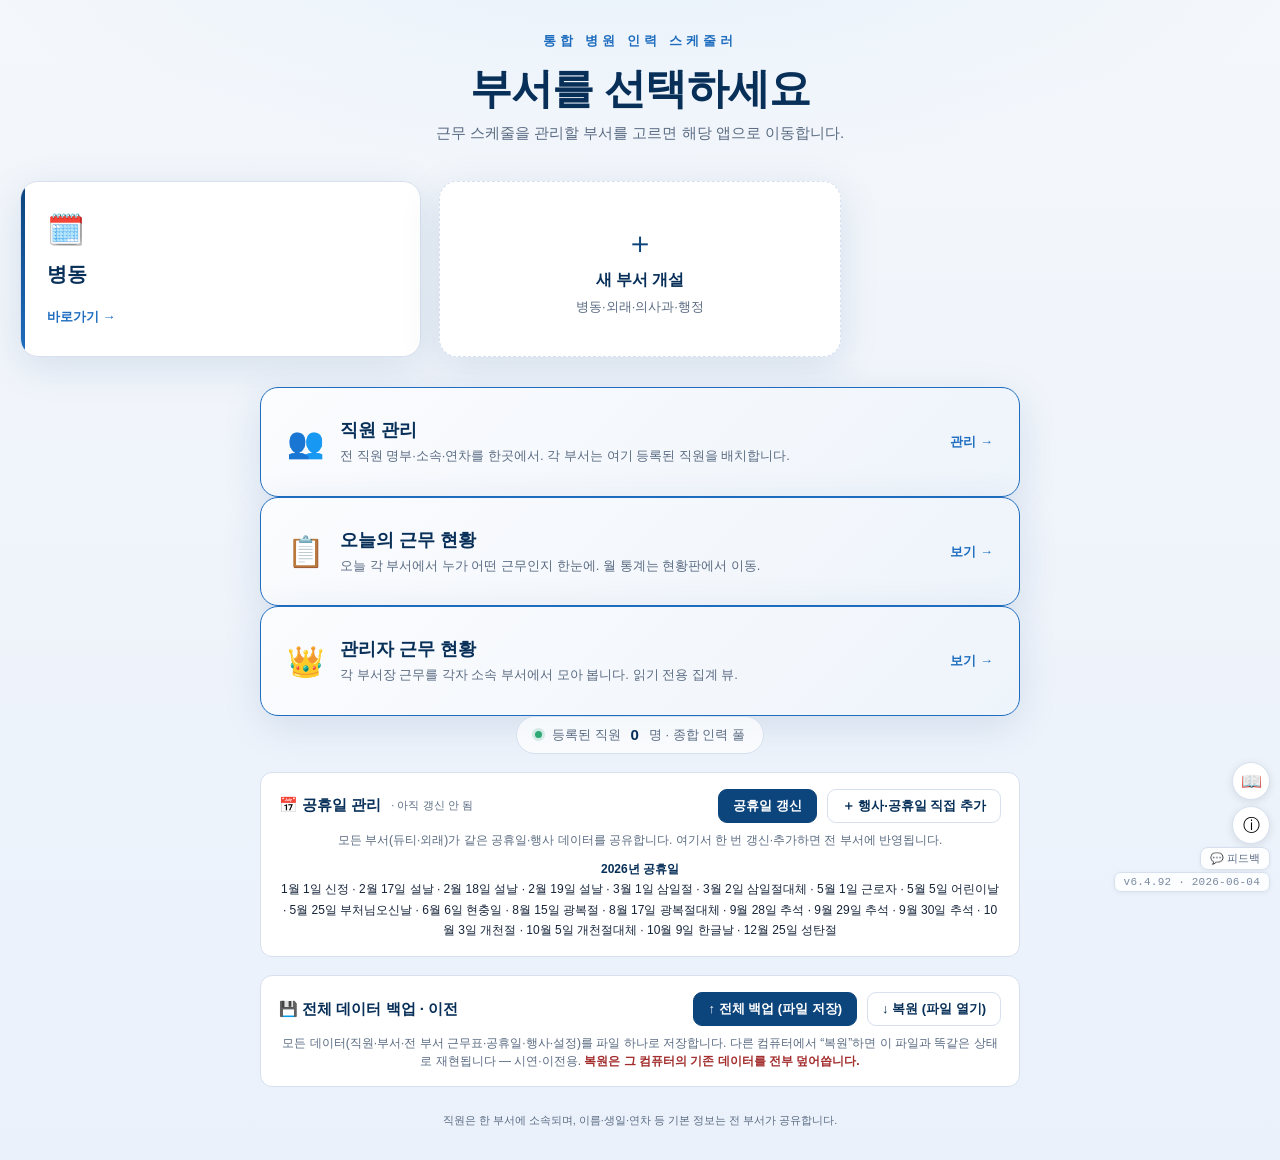
==== index.html @ 116901af "Add files via upload" ====
<!DOCTYPE html>
<html lang="ko">
<head>
<meta charset="UTF-8">
<meta name="viewport" content="width=device-width, initial-scale=1.0">
<title>통합 병원 인력 스케줄러 — 부서 선택</title>
<!-- 공유 모듈: 사람 풀을 읽어 전체 인원 표시 (풀 분리 동작 확인)
     ★ ward-context.js 는 로드하지 않는다 — 듀티 전용(WARD_ID='duty' + 로드 즉시 듀티 마이그레이션).
       부서 선택 화면은 어느 부서도 아니므로 persons-store(공유 풀)만 필요하다. -->
<script src="./shared/persons-store.js?v=6492"></script>
<script src="./shared/dept-registry.js?v=6492"></script>
<script src="./shared/utils.js?v=6492"></script>
<script src="./shared/calendar-store.js?v=6492"></script>
<script src="./calendar/cal-shifts.js?v=6492"></script>
<script src="./shared/manager-view.js?v=6492"></script>
<style>
  :root{
    --navy:#0C447C; --navy-deep:#072F58; --navy-soft:#1E6DBF;
    --crimson:#791F1F; --paper:#F4F7FB; --ink:#16243A; --muted:#5A6B82;
    --line:#D6E0EE; --card:#FFFFFF; --shadow:0 10px 40px rgba(12,68,124,.12);
  }
  *{box-sizing:border-box;margin:0;padding:0}
  body{
    font-family:'Apple SD Gothic Neo','Noto Sans KR',sans-serif;
    background:
      radial-gradient(1200px 500px at 50% -10%, #E6F1FB 0%, transparent 60%),
      linear-gradient(180deg, var(--paper) 0%, #EAF1FB 100%);
    color:var(--ink); min-height:100vh;
    display:flex; flex-direction:column; align-items:center; justify-content:center;
    padding:32px 20px;
  }
  .wrap{width:100%; max-width:1500px; text-align:center}
  /* 헤더 텍스트는 좁게 유지(가독성), 카드 그리드만 넓게 */
  .brand, h1, .sub, .foot{max-width:760px; margin-left:auto; margin-right:auto;}
  /* 패널·인력풀 정보·직원관리 진입 카드는 본문 폭(760px) 유지 — 카드 그리드만 넓힘 */
  .roster, #holidayPanel, #backupPanel, a.card.staff{max-width:760px; margin-left:auto; margin-right:auto;}
  .corner-help{position:fixed;right:10px;bottom:56px;z-index:9998;display:flex;flex-direction:column;gap:6px;}
  .corner-help .chbtn{width:38px;height:38px;border-radius:50%;border:1px solid var(--line);background:#fff;
    font-size:17px;cursor:pointer;box-shadow:0 2px 8px rgba(0,0,0,.1);transition:transform .1s,background .12s;}
  .corner-help .chbtn:hover{background:var(--navy-bg,#eef4fc);transform:translateY(-1px);}
  .help-pop{position:fixed;right:56px;bottom:56px;z-index:9999;width:min(380px,86vw);max-height:70vh;overflow-y:auto;
    background:#fff;border:1px solid var(--line);border-radius:14px;box-shadow:0 16px 50px rgba(0,0,0,.22);
    display:none;text-align:left;}
  .help-pop.open{display:block;}
  .help-pop .hp-head{display:flex;align-items:center;justify-content:space-between;padding:13px 16px;
    font-size:14px;font-weight:800;color:var(--navy-deep);border-bottom:1px solid var(--line);position:sticky;top:0;background:#fff;}
  .help-pop .hp-head button{border:0;background:none;font-size:15px;cursor:pointer;color:var(--muted);}
  .help-pop .hp-body{padding:12px 16px 16px;font-size:13px;line-height:1.65;color:var(--text2);}
  .help-pop .hp-body p{margin:0 0 9px;} .help-pop .hp-body b{color:var(--navy-deep);}
  .help-pop .hp-body p.warn{background:#FCEFEF;border-left:3px solid #C0392B;padding:8px 11px;border-radius:6px;color:#7a2222;}
  .help-pop .hp-body p.ok{background:#EAF3DE;border-left:3px solid #4F8A2E;padding:8px 11px;border-radius:6px;color:#2e5214;}
  .brand{
    font-size:13px; letter-spacing:.32em; color:var(--navy-soft);
    font-weight:700; text-transform:uppercase; margin-bottom:14px;
    opacity:0; animation:rise .6s .05s forwards;
  }
  h1{
    font-size:clamp(28px,5vw,42px); font-weight:800; color:var(--navy-deep);
    letter-spacing:-.02em; line-height:1.2; margin-bottom:10px;
    opacity:0; animation:rise .6s .15s forwards;
  }
  .sub{
    font-size:15px; color:var(--muted); margin-bottom:38px;
    opacity:0; animation:rise .6s .25s forwards;
  }
  .cards{display:grid; grid-template-columns:repeat(auto-fill, minmax(300px, 1fr)); gap:18px; margin-bottom:30px}
  @media(max-width:340px){ .cards{grid-template-columns:1fr} }
  .card{
    background:var(--card); border:1px solid var(--line); border-radius:18px;
    padding:30px 26px; text-align:left; box-shadow:var(--shadow);
    text-decoration:none; color:inherit; position:relative; overflow:hidden;
    transition:transform .22s cubic-bezier(.2,.8,.2,1), box-shadow .22s, border-color .22s;
    opacity:0; animation:rise .6s forwards;
  }
  .card:nth-child(1){animation-delay:.35s}
  .card:nth-child(2){animation-delay:.45s}
  .card.live:hover{transform:translateY(-6px); box-shadow:0 18px 50px rgba(12,68,124,.2); border-color:var(--navy-soft)}
  .card .ico{font-size:30px; margin-bottom:14px; display:block}
  .card h2{font-size:20px; font-weight:800; color:var(--navy-deep); margin-bottom:6px}
  .todayros{margin:6px 0 10px;font-size:12px;line-height:1.5;}
  .todayros.empty{color:var(--muted);font-size:11.5px;}
  .todayros .trow{display:flex;gap:6px;align-items:flex-start;margin-bottom:3px;}
  .todayros .tcode{flex:none;display:inline-flex;align-items:center;justify-content:center;min-width:20px;height:18px;border-radius:5px;font-size:10px;font-weight:700;padding:0 4px;}
  .todayros .tcode.D{background:#E9F1FB;color:#0C447C;}
  .todayros .tcode.E{background:#FBF0E3;color:#9A5B16;}
  .todayros .tcode.N{background:#ECE7FA;color:#5B44C8;}
  .todayros .tcode.work{background:#E6F4EC;color:#1A7A47;}
  .todayros .tcode.off{background:#EEF0F3;color:#7A8694;}
  .todayros .trow.off{opacity:.72;}
  .todayros .tnames{color:var(--text2);word-break:keep-all;}
  .card p{font-size:13px; color:var(--muted); line-height:1.5}
  .card .accent{position:absolute; top:0; left:0; width:4px; height:100%}
  .card.duty .accent{background:linear-gradient(var(--navy),var(--navy-soft))}
  .card.cal .accent{background:linear-gradient(var(--navy-soft),#3FA0E6)}
  .card.cal.live:hover{transform:translateY(-6px); box-shadow:0 18px 50px rgba(12,68,124,.2); border-color:var(--navy-soft)}
  /* 직원 관리 카드 (가로형, 부서 카드와 구분) */
  .card.staff{display:flex; align-items:center; gap:16px; text-decoration:none;
    background:linear-gradient(135deg,#fbfcfe,#eef4fb); border-color:var(--navy-soft);}
  .card.staff .ico{font-size:30px; margin:0;}
  .card.staff .staff-txt{flex:1;}
  .card.staff h2{font-size:18px; margin-bottom:4px;}
  .card.staff .go{margin-top:0; white-space:nowrap;}
  .card.staff.live:hover{transform:translateY(-4px); box-shadow:0 14px 40px rgba(12,68,124,.18);}
  .card.soon{opacity:.62; cursor:not-allowed}
  .card.soon .badge{
    display:inline-block; margin-top:12px; font-size:11px; font-weight:700;
    color:var(--muted); background:#EEF2F8; border:1px solid var(--line);
    padding:3px 10px; border-radius:20px; letter-spacing:.04em;
  }
  .card .go{
    margin-top:14px; font-size:13px; font-weight:700; color:var(--navy-soft);
    display:inline-flex; align-items:center; gap:6px;
  }
  .card.live:hover .go{gap:10px}
  .roster{
    display:inline-flex; align-items:center; gap:10px; font-size:13px;
    color:var(--muted); background:rgba(255,255,255,.7); border:1px solid var(--line);
    padding:9px 18px; border-radius:30px; backdrop-filter:blur(6px);
    opacity:0; animation:rise .6s .6s forwards;
  }
  .roster b{color:var(--navy-deep); font-weight:800; font-size:15px}
  .roster .dot{width:7px;height:7px;border-radius:50%;background:#2EA875;box-shadow:0 0 0 3px rgba(46,168,117,.18)}
  .foot{margin-top:26px; font-size:11px; color:var(--muted); opacity:0; animation:rise .6s .7s forwards}
  @keyframes rise{from{opacity:0;transform:translateY(14px)}to{opacity:1;transform:translateY(0)}}
</style>
</head>
<body>
  <div class="wrap">
    <div class="brand">통합 병원 인력 스케줄러</div>
    <h1>부서를 선택하세요</h1>
    <p class="sub">근무 스케줄을 관리할 부서를 고르면 해당 앱으로 이동합니다.</p>

    <div class="cards">
      <!-- 듀티(병동) — 레지스트리 kind=duty 동적 렌더. 없으면 기본 듀티 카드 -->
      <div id="dutyCards" style="display:contents"></div>
      <!-- M5c: 외래(비교대) 부서 — 레지스트리 기반 동적 렌더 -->
      <div id="calCards" style="display:contents"></div>
      <!-- M6: 의사과(doctor) 부서 — 레지스트리 kind=doctor 동적 렌더 -->
      <div id="doctorCards" style="display:contents"></div>
      <!-- 행정·기타(admin) 부서 — 레지스트리 kind=admin 동적 렌더. 화면은 외래 calendar 공유 -->
      <div id="adminCards" style="display:contents"></div>
      <!-- 통합 개설 카드 (항상 가장 뒤) -->
      <a class="card cal live" id="newDeptCardUnified" href="#"
        style="display:flex;flex-direction:column;align-items:center;justify-content:center;
        border-style:dashed;color:var(--navy);min-height:120px;">
        <span class="ico" style="margin-bottom:6px">＋</span>
        <h2 style="font-size:16px">새 부서 개설</h2>
        <p style="text-align:center">병동·외래·의사과·행정</p>
      </a>
    </div>

    <!-- 개설 계열 선택 서브메뉴 -->
    <dialog id="newKindMenu" style="border:0;border-radius:16px;padding:0;max-width:340px;width:90%;box-shadow:0 24px 60px rgba(0,0,0,.25);">
      <div style="padding:22px;">
        <h3 style="margin:0 0 6px;font-size:18px;color:var(--navy-deep);font-weight:800;">어떤 부서를 개설할까요?</h3>
        <p style="margin:0 0 16px;font-size:13px;color:var(--muted);line-height:1.5;">개설할 부서 계열을 고르세요.</p>
        <div style="display:flex;flex-direction:column;gap:8px;">
          <button type="button" class="kindmenu-opt" data-k="duty" style="display:flex;align-items:center;gap:10px;padding:12px 14px;border:1.5px solid var(--line);background:#fff;border-radius:10px;font-size:15px;cursor:pointer;text-align:left;">
            <span style="font-size:20px">🏥</span><span><b>병동</b> <span style="color:var(--muted);font-size:13px">— D·E·N 3교대 듀티</span></span></button>
          <button type="button" class="kindmenu-opt" data-k="outpatient" style="display:flex;align-items:center;gap:10px;padding:12px 14px;border:1.5px solid var(--line);background:#fff;border-radius:10px;font-size:15px;cursor:pointer;text-align:left;">
            <span style="font-size:20px">🔄</span><span><b>외래</b> <span style="color:var(--muted);font-size:13px">— 오전·오후 비교대</span></span></button>
          <button type="button" class="kindmenu-opt" data-k="doctor" style="display:flex;align-items:center;gap:10px;padding:12px 14px;border:1.5px solid var(--line);background:#fff;border-radius:10px;font-size:15px;cursor:pointer;text-align:left;">
            <span style="font-size:20px">🩺</span><span><b>의사과</b> <span style="color:var(--muted);font-size:13px">— 내과계·정형·응급의학과 등</span></span></button>
          <button type="button" class="kindmenu-opt" data-k="admin" style="display:flex;align-items:center;gap:10px;padding:12px 14px;border:1.5px solid var(--line);background:#fff;border-radius:10px;font-size:15px;cursor:pointer;text-align:left;">
            <span style="font-size:20px">🗂️</span><span><b>행정·기타</b> <span style="color:var(--muted);font-size:13px">— 원무·총무 등 일반 부서</span></span></button>
        </div>
        <div style="display:flex;justify-content:flex-end;margin-top:14px;">
          <button id="newKindCancel" style="padding:9px 16px;border:1px solid var(--line);background:#fff;border-radius:9px;font-size:14px;cursor:pointer;">취소</button>
        </div>
      </div>
    </dialog>

    <dialog id="newDeptDlg" style="border:0;border-radius:16px;padding:0;max-width:380px;width:90%;box-shadow:0 24px 60px rgba(0,0,0,.25);">
      <div style="padding:24px;">
        <h3 style="margin:0 0 6px;font-size:18px;color:var(--navy-deep);font-weight:800;">새 부서 개설</h3>
        <p style="margin:0 0 16px;font-size:13px;color:var(--muted);line-height:1.5;">예: 외과계 외래, 내과계 외래, 주사실, 의사팀, 행정팀. 개설 후 직원관리에서 인원을 이 부서로 배치합니다.</p>
        <label style="display:block;font-size:12px;color:var(--muted);margin-bottom:5px;font-weight:600;">부서 계열</label>
        <div id="newDeptKind" style="display:flex;gap:6px;margin-bottom:12px;">
          <button type="button" class="kindopt" data-k="duty" style="flex:1;padding:8px;border:1.5px solid var(--line);background:#fff;color:var(--text);border-radius:8px;font-size:13px;cursor:pointer;">병동</button>
          <button type="button" class="kindopt on" data-k="outpatient" style="flex:1;padding:8px;border:1.5px solid var(--navy);background:var(--navy);color:#fff;border-radius:8px;font-size:13px;cursor:pointer;">외래</button>
          <button type="button" class="kindopt" data-k="doctor" style="flex:1;padding:8px;border:1.5px solid var(--line);background:#fff;color:var(--text);border-radius:8px;font-size:13px;cursor:pointer;">의사</button>
          <button type="button" class="kindopt" data-k="admin" style="flex:1;padding:8px;border:1.5px solid var(--line);background:#fff;color:var(--text);border-radius:8px;font-size:13px;cursor:pointer;">행정</button>
        </div>
        <input id="newDeptName" type="text" placeholder="부서 이름" maxlength="20"
          style="width:100%;padding:10px;border:1px solid var(--line);border-radius:9px;font-size:14px;margin-bottom:14px;box-sizing:border-box;">
        <div style="display:flex;gap:8px;justify-content:flex-end;">
          <button id="newDeptCancel" style="padding:9px 16px;border:1px solid var(--line);background:#fff;border-radius:9px;font-size:14px;cursor:pointer;">취소</button>
          <button id="newDeptOk" style="padding:9px 18px;border:0;background:var(--navy);color:#fff;border-radius:9px;font-size:14px;font-weight:600;cursor:pointer;">개설</button>
        </div>
      </div>
    </dialog>

    <dialog id="deptManageDlg" style="border:0;border-radius:16px;padding:0;max-width:400px;width:90%;box-shadow:0 24px 60px rgba(0,0,0,.25);">
      <div style="padding:24px;">
        <h3 style="margin:0 0 16px;font-size:18px;color:var(--navy-deep);font-weight:800;">부서 관리 <span id="dmName" style="color:var(--navy);"></span></h3>
        <label style="display:block;font-size:12px;color:var(--muted);margin-bottom:5px;font-weight:600;">부서 이름 변경</label>
        <div style="display:flex;gap:8px;margin-bottom:18px;">
          <input id="dmRenameInput" type="text" maxlength="20"
            style="flex:1;padding:9px;border:1px solid var(--line);border-radius:9px;font-size:14px;box-sizing:border-box;">
          <button id="dmRenameBtn" style="padding:9px 14px;border:0;background:var(--navy);color:#fff;border-radius:9px;font-size:13px;font-weight:600;cursor:pointer;white-space:nowrap;">변경</button>
        </div>
        <div style="border-top:1px solid var(--line);padding-top:16px;">
          <label style="display:block;font-size:12px;color:#C0392B;margin-bottom:5px;font-weight:600;">부서 삭제</label>
          <p style="margin:0 0 10px;font-size:12px;color:var(--muted);line-height:1.5;">이 부서의 근무표가 모두 삭제되고, 소속 인원은 부서에서 빠집니다. (직원 자체는 직원관리에 남습니다.)</p>
          <button id="dmDeleteBtn" style="padding:8px 14px;border:1px solid #C0392B;background:#fff;color:#C0392B;border-radius:9px;font-size:13px;font-weight:600;cursor:pointer;">이 부서 삭제</button>
        </div>
        <div style="display:flex;justify-content:flex-end;margin-top:18px;">
          <button id="dmClose" style="padding:9px 16px;border:1px solid var(--line);background:#fff;border-radius:9px;font-size:14px;cursor:pointer;">닫기</button>
        </div>
      </div>
    </dialog>

    <a class="card staff live" href="./staff/index.html">
      <span class="ico">👥</span>
      <div class="staff-txt">
        <h2>직원 관리</h2>
        <p>전 직원 명부·소속·연차를 한곳에서. 각 부서는 여기 등록된 직원을 배치합니다.</p>
      </div>
      <span class="go">관리 →</span>
    </a>

    <a class="card staff live" href="./overview/index.html">
      <span class="ico">📋</span>
      <div class="staff-txt">
        <h2>오늘의 근무 현황</h2>
        <p>오늘 각 부서에서 누가 어떤 근무인지 한눈에. 월 통계는 현황판에서 이동.</p>
      </div>
      <span class="go">보기 →</span>
    </a>

    <a class="card staff live" href="./manager/index.html">
      <span class="ico">👑</span>
      <div class="staff-txt">
        <h2>관리자 근무 현황</h2>
        <p>각 부서장 근무를 각자 소속 부서에서 모아 봅니다. 읽기 전용 집계 뷰.</p>
      </div>
      <span class="go">보기 →</span>
    </a>

    <div class="roster">
      <span class="dot"></span>
      등록된 직원 <b id="personCount">—</b>명 · 종합 인력 풀
    </div>

    <!-- ⑤ 공휴일 중앙 관리 — 듀티·외래 공용 데이터 -->
    <div id="holidayPanel" style="margin-top:18px;padding:16px 18px;border:1px solid var(--line);border-radius:12px;background:#fff;">
      <div style="display:flex;align-items:center;gap:10px;flex-wrap:wrap;">
        <span style="font-size:15px;font-weight:700;color:var(--navy-deep);">📅 공휴일 관리</span>
        <span id="holUpd" style="font-size:11px;color:var(--muted);"></span>
        <button id="holRefresh" style="margin-left:auto;padding:7px 14px;border:1px solid var(--navy);background:var(--navy);color:#fff;border-radius:9px;font-size:13px;font-weight:600;cursor:pointer;">공휴일 갱신</button>
        <button id="evtToggle" style="padding:7px 14px;border:1px solid var(--line);background:#fff;color:var(--navy-deep);border-radius:9px;font-size:13px;font-weight:600;cursor:pointer;">＋ 행사·공휴일 직접 추가</button>
      </div>
      <p style="margin:8px 0 0;font-size:12px;color:var(--muted);line-height:1.5;">
        모든 부서(듀티·외래)가 같은 공휴일·행사 데이터를 공유합니다. 여기서 한 번 갱신·추가하면 전 부서에 반영됩니다.
      </p>
      <!-- 이벤트/수동공휴일 추가 영역 (토글) -->
      <div id="evtBox" style="display:none;margin-top:12px;padding:12px;border:1px dashed var(--line);border-radius:10px;background:#fafcff;">
        <div style="display:flex;gap:8px;flex-wrap:wrap;align-items:flex-end;">
          <label style="font-size:11px;color:var(--muted);font-weight:600;">날짜<br>
            <input id="evtDate" type="date" style="margin-top:3px;padding:6px;border:1px solid var(--line);border-radius:7px;font-size:13px;"></label>
          <label style="font-size:11px;color:var(--muted);font-weight:600;flex:1;min-width:140px;">이름<br>
            <input id="evtName" type="text" maxlength="30" placeholder="예: 병원 창립기념일" style="margin-top:3px;width:100%;padding:6px;border:1px solid var(--line);border-radius:7px;font-size:13px;box-sizing:border-box;"></label>
          <label style="font-size:11px;color:var(--muted);font-weight:600;">종류<br>
            <select id="evtType" style="margin-top:3px;padding:6px;border:1px solid var(--line);border-radius:7px;font-size:13px;">
              <option value="event">행사(표시만)</option>
              <option value="holiday">공휴일(근무 제외)</option>
            </select></label>
          <button id="evtAdd" style="padding:7px 14px;border:0;background:var(--navy);color:#fff;border-radius:8px;font-size:13px;font-weight:600;cursor:pointer;">추가</button>
        </div>
        <p style="margin:8px 0 0;font-size:11px;color:var(--muted);line-height:1.5;">
          “행사”는 달력에 표시만 됩니다. “공휴일”은 근무 자동배치에서 제외됩니다(공휴일 갱신이 안 될 때 직접 지정용).
        </p>
        <div id="evtList" style="margin-top:10px;font-size:12px;"></div>
      </div>
      <div id="holList" style="margin-top:10px;font-size:12px;color:var(--text2);line-height:1.7;"></div>
    </div>

    <div id="backupPanel" style="margin-top:18px;padding:16px 18px;border:1px solid var(--line);border-radius:12px;background:#fff;">
      <div style="display:flex;align-items:center;gap:10px;flex-wrap:wrap;">
        <span style="font-size:15px;font-weight:700;color:var(--navy-deep);">💾 전체 데이터 백업 · 이전</span>
        <button id="btnFullBackup" style="margin-left:auto;padding:7px 14px;border:1px solid var(--navy);background:var(--navy);color:#fff;border-radius:9px;font-size:13px;font-weight:600;cursor:pointer;">↑ 전체 백업 (파일 저장)</button>
        <button id="btnFullRestore" style="padding:7px 14px;border:1px solid var(--line);background:#fff;color:var(--navy-deep);border-radius:9px;font-size:13px;font-weight:600;cursor:pointer;">↓ 복원 (파일 열기)</button>
        <input type="file" id="fullRestoreFile" accept="application/json,.json" style="display:none;">
      </div>
      <p style="margin:8px 0 0;font-size:12px;color:var(--muted);line-height:1.5;">
        모든 데이터(직원·부서·전 부서 근무표·공휴일·행사·설정)를 파일 하나로 저장합니다.
        다른 컴퓨터에서 “복원”하면 이 파일과 똑같은 상태로 재현됩니다 — 시연·이전용.
        <b style="color:var(--warn-d,#A32D2D)">복원은 그 컴퓨터의 기존 데이터를 전부 덮어씁니다.</b>
      </p>
    </div>

    <p class="foot">직원은 한 부서에 소속되며, 이름·생일·연차 등 기본 정보는 전 부서가 공유합니다.</p>
  </div>

  <!-- 코너 아이콘 버튼 + 팝업 (사용 가이드 / 정보·면책) -->
  <div class="corner-help">
    <button type="button" class="chbtn" onclick="toggleHelpPop('guidePop')" title="사용 가이드">📖</button>
    <button type="button" class="chbtn" onclick="toggleHelpPop('infoPop')" title="정보·면책·데이터 처리">ⓘ</button>
  </div>
  <div class="help-pop" id="guidePop">
    <div class="hp-head">📖 사용 가이드 <button onclick="toggleHelpPop('guidePop')">✕</button></div>
    <div class="hp-body">
      <p><b>이 프로그램은?</b> 병동 듀티(D·E·N·O 3교대)와 외래(오전·오후) 근무표를 한곳에서 관리합니다. 모든 직원은 <b>직원관리</b>에 한 번만 등록하고 각 부서로 배치합니다.</p>
      <p><b>① 직원 등록</b> — <b>직원관리</b>에서 직원 등록(이름·생일·연차·사진). 한 직원은 한 부서 소속, 기본 정보는 전 부서 공유.</p>
      <p><b>② 부서 선택</b> — 위 카드에서 병동·외래 선택. 새 외래는 “＋ 새 외래 부서 개설”.</p>
      <p><b>③ 근무표 작성</b> — 병동은 자동배치·규칙 3교대, 외래는 붓으로 칠하거나 자동배치(평일 근무·토요일 오전).</p>
      <p><b>④ 한눈에 보기</b> — <b>오늘 현황판</b>=그날 근무자, <b>월 통계</b>=부서별 인원·근무일·연차.</p>
      <p><b>⑤ 공휴일·행사</b> — “공휴일 관리”에서 갱신·추가하면 전 부서 반영.</p>
      <p><b>⑥ 시연·이전</b> — “전체 백업”으로 파일 저장 후 다른 PC에서 “복원”.</p>
    </div>
  </div>
  <div class="help-pop" id="infoPop">
    <div class="hp-head">ⓘ 정보·면책·데이터 처리 <button onclick="toggleHelpPop('infoPop')">✕</button></div>
    <div class="hp-body">
      <p><b>간호사 근무표 자동 배치 도구</b> — 브라우저 단독 실행, 서버 불필요.</p>
      <p class="warn"><b>⚠️ 면책 조항</b> — 데모·실험 목적. 실제 의료 현장에서의 안전성·정확성·법적 요건(근로기준법·의료법 등)은 검증되지 않았으며, 사용 결과에 제작자는 책임지지 않습니다. 운영 전 자체 검증·법규 확인 필요.</p>
      <p class="ok"><b>🔒 데이터 처리</b> — 모든 데이터는 브라우저(localStorage)에만 저장되며 외부 전송 없음. 같은 URL을 타인이 접속해도 본인 데이터는 공유되지 않음.</p>
      <p class="warn"><b>⚠️ 공용 PC</b> — 같은 계정·브라우저를 여러 명이 쓰면 데이터가 보일 수 있음. 별도 프로필·백업 후 삭제·시크릿 모드 권장.</p>
    </div>
  </div>

<script>
  // 오늘 그 부서 근무 현황 (카드 안). 근무 형태별로 나열하고, off/휴가/연차 등 비근무는 묶어서 표시.
  //   듀티=D/E/N + 비근무(O/연차/휴가…) / 외래=근무·반차 등 + 비근무 / 의사=D콜·N콜·내시경·협진 + 휴진.
  function _todayRosterHtml(deptId){
    if(!window.ManagerView || !ManagerView.dailyRoster) return '';
    var now=new Date();
    var r;
    try{ r=ManagerView.dailyRoster(now.getFullYear(), now.getMonth(), now.getDate()); }catch(_){ return ''; }
    var bucket = r && r.byDept && r.byDept[deptId];
    if(!bucket) return '<div class="todayros empty">오늘 근무 정보 없음</div>';
    var groups = bucket.groups || {};
    var kind = bucket.kind;
    // 비근무로 분류할 라벨(부분일치). 그 외는 근무로 간주.
    var OFFISH = ['OFF','off','연차','월차','반차','휴가','경조','휴진','병가','공가'];
    function isOff(label){ return OFFISH.some(function(t){ return label.indexOf(t)>=0; }); }
    var rows=[];
    var offNames=[];

    if(kind==='duty'){
      // 근무: D/E/N 순서 고정. 비근무: 나머지(O·연차·휴가 등) 묶음.
      ['D','E','N'].forEach(function(code){
        var names=(groups[code]||[]);
        if(names.length) rows.push('<div class="trow"><span class="tcode '+code+'">'+code+'</span><span class="tnames">'+escapeHtml(names.join(', '))+'</span></div>');
      });
      Object.keys(groups).forEach(function(k){
        if(k==='D'||k==='E'||k==='N') return;
        (groups[k]||[]).forEach(function(nm){ offNames.push(nm); });
      });
    } else {
      // 외래·의사·행정: 근무 형태별 라벨 그대로 나열, 비근무 라벨은 묶음.
      var workKeys = Object.keys(groups).filter(function(k){ return !isOff(k); });
      var offKeys  = Object.keys(groups).filter(function(k){ return isOff(k); });
      // 근무 라벨 보기 좋게 정렬(근무 먼저)
      workKeys.sort(function(a,b){ return (a==='근무'?-1:b==='근무'?1:a.localeCompare(b)); });
      workKeys.forEach(function(k){
        var names=groups[k]||[];
        if(names.length) rows.push('<div class="trow"><span class="tcode work">'+escapeHtml(k)+'</span><span class="tnames">'+escapeHtml(names.join(', '))+'</span></div>');
      });
      offKeys.forEach(function(k){ (groups[k]||[]).forEach(function(nm){ offNames.push(nm); }); });
    }

    // 비근무 묶음 (off/휴가/연차 등)
    if(offNames.length){
      rows.push('<div class="trow off"><span class="tcode off">휴무</span><span class="tnames">'+escapeHtml(offNames.join(', '))+'</span></div>');
    }
    if(!rows.length) return '<div class="todayros empty">오늘 근무 정보 없음</div>';
    return '<div class="todayros">'+rows.join('')+'</div>';
  }

  function renderDutyCards(){
    var box = document.getElementById('dutyCards');
    if(!box) return;
    var wards = (window.DeptRegistry) ? DeptRegistry.listByKind('duty') : [];
    if(!wards.length){
      // 등록된 듀티 병동이 없으면 기본 듀티 카드 1개 (하위호환)
      box.innerHTML = '<a class="card duty live" href="./duty/index.html">'
        + '<span class="accent"></span><span class="ico">🗓️</span>'
        + '<h2>병동</h2>'
        + '<span class="go">바로가기 →</span></a>';
      return;
    }
    box.innerHTML = wards.map(function(wd){
      // 첫 병동(id==='duty')은 ward 파라미터 생략(레거시 키 호환)
      var href = (wd.id==='duty') ? './duty/index.html' : './duty/index.html?ward='+encodeURIComponent(wd.id);
      return '<div class="card duty live" style="position:relative;">'
        + '<button class="deptGear" data-id="'+encodeURIComponent(wd.id)+'" data-name="'+encodeURIComponent(wd.name)+'" '
        +   'title="병동 관리 (이름변경·삭제)" '
        +   'style="position:absolute;top:10px;right:10px;z-index:2;border:0;background:rgba(255,255,255,.85);border-radius:7px;width:28px;height:28px;cursor:pointer;font-size:14px;line-height:1;">⚙</button>'
        + '<a href="'+href+'" style="text-decoration:none;color:inherit;display:block;">'
        + '<span class="accent"></span><span class="ico">🗓️</span>'
        + '<h2>'+escapeHtml(wd.name)+'</h2>'
        + _todayRosterHtml(wd.id)
        + '<span class="go">바로가기 →</span></a></div>';
    }).join('');
  }

  function renderCalCards(){
    var box = document.getElementById('calCards');
    if(!box) return;
    var depts = (window.DeptRegistry) ? DeptRegistry.listByKind('outpatient') : [];
    var html = depts.map(function(d){
      return '<div class="card cal live" style="position:relative;">'
        + '<button class="deptGear" data-id="'+encodeURIComponent(d.id)+'" data-name="'+encodeURIComponent(d.name)+'" '
        +   'title="부서 관리 (이름변경·삭제)" '
        +   'style="position:absolute;top:10px;right:10px;z-index:2;border:0;background:rgba(255,255,255,.85);border-radius:7px;width:28px;height:28px;cursor:pointer;font-size:14px;line-height:1;">⚙</button>'
        + '<a href="./calendar/index.html?dept='+encodeURIComponent(d.id)+'" style="text-decoration:none;color:inherit;display:block;">'
        + '<span class="accent"></span>'
        + '<span class="ico">🔄</span>'
        + '<h2>'+escapeHtml(d.name)+'</h2>'
        + _todayRosterHtml(d.id)
        + '<span class="go">바로가기 →</span>'
        + '</a>'
        + '</div>';
    }).join('');
    box.innerHTML = html;
    // M5c: 부서 관리(⚙) — 이름변경·삭제
    Array.prototype.forEach.call(box.querySelectorAll('.deptGear'), function(btn){
      btn.addEventListener('click', function(e){
        e.preventDefault(); e.stopPropagation();
        openDeptManage(decodeURIComponent(btn.getAttribute('data-id')), decodeURIComponent(btn.getAttribute('data-name')));
      });
    });
  }
  // M6: 의사과(doctor) 부서 카드 — 외래 카드 본뜸. 전용 화면은 doctor/index.html(?dept=).
  //   1단계 현재: 화면 미구현 → 카드는 '준비 중' 표시(클릭 시 안내). 개설/관리는 동작.
  function renderDoctorCards(){
    var box = document.getElementById('doctorCards');
    if(!box) return;
    var depts = (window.DeptRegistry) ? DeptRegistry.listByKind('doctor') : [];
    var html = depts.map(function(d){
      return '<div class="card cal live" style="position:relative;">'
        + '<button class="deptGear" data-id="'+encodeURIComponent(d.id)+'" data-name="'+encodeURIComponent(d.name)+'" '
        +   'title="부서 관리 (이름변경·삭제)" '
        +   'style="position:absolute;top:10px;right:10px;z-index:2;border:0;background:rgba(255,255,255,.85);border-radius:7px;width:28px;height:28px;cursor:pointer;font-size:14px;line-height:1;">⚙</button>'
        + '<a href="./doctor/index.html?dept='+encodeURIComponent(d.id)+'" class="docCardLink" data-name="'+encodeURIComponent(d.name)+'" style="text-decoration:none;color:inherit;display:block;">'
        + '<span class="accent"></span>'
        + '<span class="ico">🩺</span>'
        + '<h2>'+escapeHtml(d.name)+'</h2>'
        + _todayRosterHtml(d.id)
        + '<span class="go">바로가기 →</span>'
        + '</a>'
        + '</div>';
    }).join('');
    // 의사 부서가 있으면 공유 응급실 당직표 진입 카드
    if(depts.length){
      html += '<a class="card cal live" href="./er-duty/index.html" style="text-decoration:none;color:inherit;display:block;position:relative;">'
        + '<span class="accent" style="background:#C0392B"></span>'
        + '<span class="ico">🚑</span>'
        + '<h2>응급실 당직표</h2>'
        + '<div class="todayros empty">전체 공유 · 의사과가 읽어감</div>'
        + '<span class="go">바로가기 →</span>'
        + '</a>';
    }
    box.innerHTML = html;
    // 의사 부서 관리(⚙)
    Array.prototype.forEach.call(box.querySelectorAll('.deptGear'), function(btn){
      btn.addEventListener('click', function(e){
        e.preventDefault(); e.stopPropagation();
        openDeptManage(decodeURIComponent(btn.getAttribute('data-id')), decodeURIComponent(btn.getAttribute('data-name')));
      });
    });
  }
  // 행정·기타(admin) 부서 카드 — 외래 카드 본뜸. 화면은 외래 calendar/index.html 공유(?dept=).
  function renderAdminCards(){
    var box = document.getElementById('adminCards');
    if(!box) return;
    var depts = (window.DeptRegistry) ? DeptRegistry.listByKind('admin') : [];
    var html = depts.map(function(d){
      return '<div class="card cal live" style="position:relative;">'
        + '<button class="deptGear" data-id="'+encodeURIComponent(d.id)+'" data-name="'+encodeURIComponent(d.name)+'" '
        +   'title="부서 관리 (이름변경·삭제)" '
        +   'style="position:absolute;top:10px;right:10px;z-index:2;border:0;background:rgba(255,255,255,.85);border-radius:7px;width:28px;height:28px;cursor:pointer;font-size:14px;line-height:1;">⚙</button>'
        + '<a href="./calendar/index.html?dept='+encodeURIComponent(d.id)+'" style="text-decoration:none;color:inherit;display:block;">'
        + '<span class="accent"></span>'
        + '<span class="ico">🗂️</span>'
        + '<h2>'+escapeHtml(d.name)+'</h2>'
        + _todayRosterHtml(d.id)
        + '<span class="go">바로가기 →</span>'
        + '</a>'
        + '</div>';
    }).join('');
    box.innerHTML = html;
    Array.prototype.forEach.call(box.querySelectorAll('.deptGear'), function(btn){
      btn.addEventListener('click', function(e){
        e.preventDefault(); e.stopPropagation();
        openDeptManage(decodeURIComponent(btn.getAttribute('data-id')), decodeURIComponent(btn.getAttribute('data-name')));
      });
    });
  }
  function escapeHtml(s){ return String(s||'').replace(/[&<>"']/g,function(c){
    return {'&':'&amp;','<':'&lt;','>':'&gt;','"':'&quot;',"'":'&#39;'}[c]; }); }

  (function(){
    var dlg = document.getElementById('newDeptDlg');
    function closeDlg(){ if(dlg.close) dlg.close(); else dlg.removeAttribute('open'); }
    var _newKind = 'outpatient';
    function applyKind(k){
      _newKind = k;
      Array.prototype.forEach.call(document.querySelectorAll('#newDeptKind .kindopt'), function(x){
        var on = (x.getAttribute('data-k')===k);
        x.style.borderColor = on ? 'var(--navy)' : 'var(--line)';
        x.style.background = on ? 'var(--navy)' : '#fff';
        x.style.color = on ? '#fff' : 'var(--text)';
      });
    }
    // 외부(의사 개설카드)에서 다이얼로그 기본 계열을 지정할 수 있게 노출
    window._presetDeptKind = applyKind;
    Array.prototype.forEach.call(document.querySelectorAll('#newDeptKind .kindopt'), function(b){
      b.addEventListener('click', function(){ applyKind(b.getAttribute('data-k')); });
    });
    function createDept(){
      var name = (document.getElementById('newDeptName').value||'').trim();
      if(!name){ document.getElementById('newDeptName').focus(); return; }
      if(window.DeptRegistry){
        var rec = DeptRegistry.create(name, _newKind);
        if(rec){ closeDlg();
          renderDutyCards(); renderCalCards(); renderDoctorCards(); renderAdminCards();
          if(_newKind==='outpatient'){
            location.href = './calendar/index.html?dept='+encodeURIComponent(rec.id);
          } else if(_newKind==='doctor'){
            location.href = './doctor/index.html?dept='+encodeURIComponent(rec.id);
          } else if(_newKind==='duty'){
            location.href = './duty/index.html?ward='+encodeURIComponent(rec.id);
          } else if(_newKind==='admin'){
            location.href = './calendar/index.html?dept='+encodeURIComponent(rec.id);
          } else {
            alert('['+name+'] 부서를 개설했습니다.\n직원관리에서 인원을 이 부서로 배치하세요.');
          }
        }
      }
    }
    document.getElementById('newDeptOk').addEventListener('click', createDept);
    document.getElementById('newDeptCancel').addEventListener('click', closeDlg);
    document.getElementById('newDeptName').addEventListener('keydown', function(e){
      if(e.key==='Enter') createDept();
    });

    // 통합 개설 카드 → 계열 선택 서브메뉴
    var kindMenu = document.getElementById('newKindMenu');
    function openKindMenu(){ if(kindMenu.showModal) kindMenu.showModal(); else kindMenu.setAttribute('open',''); }
    function closeKindMenu(){ if(kindMenu.close) kindMenu.close(); else kindMenu.removeAttribute('open'); }
    var unified = document.getElementById('newDeptCardUnified');
    if(unified) unified.addEventListener('click', function(e){ e.preventDefault(); openKindMenu(); });
    Array.prototype.forEach.call(document.querySelectorAll('#newKindMenu .kindmenu-opt'), function(b){
      b.addEventListener('click', function(){
        var k=b.getAttribute('data-k');
        closeKindMenu();
        document.getElementById('newDeptName').value='';
        if(dlg.showModal) dlg.showModal(); else dlg.setAttribute('open','');
        applyKind(k);
        setTimeout(function(){ document.getElementById('newDeptName').focus(); }, 50);
      });
    });
    document.getElementById('newKindCancel').addEventListener('click', closeKindMenu);
    kindMenu.addEventListener('click', function(e){ if(e.target===kindMenu) closeKindMenu(); });

    renderDutyCards();
    renderCalCards();
    renderDoctorCards();
    renderAdminCards();
  })();

  // M5c: 부서 관리 — 이름변경 + 삭제(데이터·소속 정리)
  var _dmId = null;
  function openDeptManage(id, name){
    _dmId = id;
    document.getElementById('dmName').textContent = name;
    document.getElementById('dmRenameInput').value = name;
    var dlg = document.getElementById('deptManageDlg');
    if(dlg.showModal) dlg.showModal(); else dlg.setAttribute('open','');
  }
  (function(){
    var dlg = document.getElementById('deptManageDlg');
    function close(){ if(dlg.close) dlg.close(); else dlg.removeAttribute('open'); }
    document.getElementById('dmClose').addEventListener('click', close);
    document.getElementById('dmRenameBtn').addEventListener('click', function(){
      var nm = (document.getElementById('dmRenameInput').value||'').trim();
      if(!nm || !_dmId) return;
      if(window.DeptRegistry && DeptRegistry.rename(_dmId, nm)){ renderDutyCards(); renderCalCards(); renderDoctorCards(); renderAdminCards(); close(); }
    });
    document.getElementById('dmDeleteBtn').addEventListener('click', function(){
      if(!_dmId) return;
      var nm = document.getElementById('dmName').textContent;
      if(!confirm('['+nm+'] 부서를 삭제합니다.\n\n· 이 부서 근무표가 모두 삭제됩니다.\n· 소속 인원은 부서에서 빠집니다(직원은 직원관리에 유지).\n\n계속할까요?')) return;
      deleteDept(_dmId);
      renderDutyCards(); renderCalCards(); renderDoctorCards(); renderAdminCards(); close();
    });
  })();

  // 부서 삭제: 레지스트리 + 근무데이터(cal_sched_<id>) + 소속 인원 분리
  function deleteDept(id){
    // 1) 소속 인원 분리 — membership 해제 + deptAttrs[id] 비활성
    if(window.PersonsStore){
      var members = PersonsStore.listByDept ? PersonsStore.listByDept(id) : [];
      members.forEach(function(p){
        // 이 부서가 주 소속이면 소속 해제
        var rec = PersonsStore.get(p.personId);
        if(rec){
          if(rec.membership === id && PersonsStore.setMembership) PersonsStore.setMembership(p.personId, null);
          // deptAttrs 비활성 (이력 보존)
          if(PersonsStore.setDeptAttrs) PersonsStore.setDeptAttrs(p.personId, id, { active:false });
        }
      });
    }
    // 2) 근무 데이터 삭제 (외래 cal_sched_*, 의사 doc_sched_*)
    try{ localStorage.removeItem('cal_sched_'+id); }catch(_){}
    try{ localStorage.removeItem('doc_sched_'+id); }catch(_){}
    // 3) 레지스트리에서 제거
    if(window.DeptRegistry) DeptRegistry.remove(id);
  }

  // 공유 사람 풀에서 전체 인원 수 읽기 — 풀 분리가 실제로 동작함을 보여주는 지표.
  (function(){
    try {
      var n = (window.PersonsStore) ? PersonsStore.list().length : 0;
      var el = document.getElementById('personCount');
      // 카운트 업 애니메이션 (작은 디테일)
      var target = n, cur = 0, step = Math.max(1, Math.ceil(target/24));
      if(target===0){ el.textContent='0'; return; }
      var t = setInterval(function(){
        cur += step; if(cur>=target){ cur=target; clearInterval(t); }
        el.textContent = cur;
      }, 28);
    } catch(e){
      document.getElementById('personCount').textContent='0';
    }
  })();
  // ⑤ 공휴일 중앙 관리 — 듀티·외래 공용 (CalendarStore)
  (function(){
    if(!window.CalendarStore) return;
    try { CalendarStore.load(); } catch(_){}
    var btn = document.getElementById('holRefresh');
    var updEl = document.getElementById('holUpd');
    var listEl = document.getElementById('holList');
    var MONTH = ['1월','2월','3월','4월','5월','6월','7월','8월','9월','10월','11월','12월'];

    function fmtUpd(){
      var u = CalendarStore.lastUpdated && CalendarStore.lastUpdated();
      if(!u){ updEl.textContent = '· 아직 갱신 안 됨'; return; }
      var d = new Date(u);
      updEl.textContent = '· 최근 갱신 '+d.getFullYear()+'.'+(d.getMonth()+1)+'.'+d.getDate();
    }
    function renderList(){
      var y = new Date().getFullYear();
      var hs = CalendarStore.holidays ? CalendarStore.holidays(y) : [];
      if(!hs.length){ listEl.innerHTML = '<span style="color:var(--muted)">'+y+'년 공휴일 정보 없음 — “공휴일 갱신”을 눌러 불러오세요.</span>'; return; }
      hs.sort(function(a,b){ return (a.month-b.month)||(a.day-b.day); });
      listEl.innerHTML = '<b style="color:var(--navy-deep)">'+y+'년 공휴일</b><br>'
        + hs.map(function(h){ return MONTH[h.month-1]+' '+h.day+'일 '+escapeHtml(h.name); }).join(' · ');
    }
    function refresh(){ fmtUpd(); renderList(); }
    refresh();

    if(btn) btn.addEventListener('click', function(){
      btn.textContent='불러오는 중…'; btn.disabled=true;
      CalendarStore.refresh()
        .then(function(cnt){ btn.textContent='공휴일 갱신'; btn.disabled=false; refresh(); alert('공휴일 갱신 완료 — '+cnt+'개 로드 ✓'); })
        .catch(function(err){ btn.textContent='공휴일 갱신'; btn.disabled=false; alert('갱신 실패: '+err.message); });
    });

    // 행사·수동공휴일 관리
    var evtBox=document.getElementById('evtBox'), evtList=document.getElementById('evtList');
    var toggleBtn=document.getElementById('evtToggle');
    function fmtEvtDate(s){ var p=s.split('-'); return parseInt(p[1],10)+'월 '+parseInt(p[2],10)+'일'; }
    function renderEvents(){
      var evs = CalendarStore.listEvents ? CalendarStore.listEvents() : [];
      if(!evs.length){ evtList.innerHTML='<span style="color:var(--muted)">등록된 행사·수동 공휴일이 없습니다.</span>'; return; }
      evs.sort(function(a,b){ return a.date<b.date?-1:(a.date>b.date?1:0); });
      evtList.innerHTML = evs.map(function(e){
        var tag = e.type==='holiday'
          ? '<span style="font-size:10px;background:#FCEBEB;color:#A32D2D;padding:1px 6px;border-radius:6px;margin-left:6px;">공휴일</span>'
          : '<span style="font-size:10px;background:#E6F1FB;color:#185FA5;padding:1px 6px;border-radius:6px;margin-left:6px;">행사</span>';
        return '<div style="display:flex;align-items:center;gap:6px;padding:4px 0;border-bottom:1px solid #eef2f7;">'
          + '<span style="font-weight:600;color:var(--navy-deep);min-width:80px;">'+fmtEvtDate(e.date)+'</span>'
          + '<span style="flex:1;">'+escapeHtml(e.name)+tag+'</span>'
          + '<button data-id="'+e.id+'" class="evtDel" style="border:0;background:none;color:#C0392B;cursor:pointer;font-size:14px;" title="삭제">✕</button>'
          + '</div>';
      }).join('');
      Array.prototype.forEach.call(evtList.querySelectorAll('.evtDel'), function(b){
        b.addEventListener('click', function(){
          CalendarStore.removeEvent(parseInt(b.getAttribute('data-id'),10));
          renderEvents(); renderList();
        });
      });
    }
    if(toggleBtn) toggleBtn.addEventListener('click', function(){
      var show = evtBox.style.display==='none';
      evtBox.style.display = show?'block':'none';
      if(show) renderEvents();
    });
    var evtAdd=document.getElementById('evtAdd');
    if(evtAdd) evtAdd.addEventListener('click', function(){
      var date=document.getElementById('evtDate').value;
      var name=document.getElementById('evtName').value;
      var type=document.getElementById('evtType').value;
      if(!date){ alert('날짜를 선택하세요'); return; }
      if(!name.trim()){ alert('이름을 입력하세요'); return; }
      if(CalendarStore.addEvent(date, name, type)){
        document.getElementById('evtName').value='';
        renderEvents(); renderList();
      } else { alert('이미 같은 행사가 있거나 입력이 올바르지 않습니다.'); }
    });
  })();

  // ── 전체 데이터 백업 / 복원 (시연·이전용) ──
  (function(){
    // 우리 앱이 쓰는 키 접두사. 이 접두사로 시작하는 모든 localStorage 키를 통째로 담음
    //  (부서별 동적 키 cal_sched_<id>, dv6_s_<ward> 등도 자동 포함)
    var PREFIXES = ['dv6_', 'cal_'];
    function isOurKey(k){ return PREFIXES.some(function(p){ return k.indexOf(p)===0; }); }
    function collectAll(){
      var out={};
      for(var i=0;i<localStorage.length;i++){
        var k=localStorage.key(i);
        if(isOurKey(k)) out[k]=localStorage.getItem(k);
      }
      return out;
    }
    var bBtn=document.getElementById('btnFullBackup');
    var rBtn=document.getElementById('btnFullRestore');
    var rFile=document.getElementById('fullRestoreFile');

    if(bBtn) bBtn.addEventListener('click', function(){
      var payload={
        app:'duty-outpatient-scheduler',
        kind:'full-backup',
        version: (window.APP_VERSION||''),
        exportedAt: new Date().toISOString(),
        keys: collectAll()
      };
      var blob=new Blob([JSON.stringify(payload,null,2)], {type:'application/json'});
      var url=URL.createObjectURL(blob);
      var a=document.createElement('a');
      var d=new Date(), pad=function(n){return ('0'+n).slice(-2);};
      a.href=url;
      a.download='스케줄러_전체백업_'+d.getFullYear()+pad(d.getMonth()+1)+pad(d.getDate())+'_'+pad(d.getHours())+pad(d.getMinutes())+'.json';
      document.body.appendChild(a); a.click(); document.body.removeChild(a);
      setTimeout(function(){ URL.revokeObjectURL(url); }, 1000);
      var cnt=Object.keys(payload.keys).length;
      alert('전체 백업 완료 — '+cnt+'개 항목을 파일로 저장했습니다.\n이 파일을 다른 컴퓨터로 옮겨 “복원”하세요.');
    });

    if(rBtn) rBtn.addEventListener('click', function(){ rFile.click(); });
    if(rFile) rFile.addEventListener('change', function(e){
      var f=e.target.files[0]; if(!f){ return; }
      var rd=new FileReader();
      rd.onload=function(ev){
        var data;
        try{ data=JSON.parse(ev.target.result); }catch(_){ alert('백업 파일을 읽을 수 없습니다. 올바른 JSON 백업 파일인지 확인하세요.'); rFile.value=''; return; }
        if(!data || data.kind!=='full-backup' || !data.keys){
          alert('이 파일은 이 앱의 전체 백업 파일이 아닙니다.'); rFile.value=''; return;
        }
        var cnt=Object.keys(data.keys).length;
        var when=data.exportedAt ? new Date(data.exportedAt).toLocaleString() : '알 수 없음';
        if(!confirm('복원하면 이 컴퓨터의 기존 데이터(직원·부서·근무표·공휴일 등)가 모두 지워지고\n백업 파일의 상태로 덮어써집니다.\n\n· 백업 시점: '+when+'\n· 항목 수: '+cnt+'개\n\n계속할까요?')) { rFile.value=''; return; }
        // 1) 기존 우리 키 제거
        var toDel=[];
        for(var i=0;i<localStorage.length;i++){ var k=localStorage.key(i); if(isOurKey(k)) toDel.push(k); }
        toDel.forEach(function(k){ localStorage.removeItem(k); });
        // 2) 백업 키 주입
        Object.keys(data.keys).forEach(function(k){
          if(isOurKey(k)) localStorage.setItem(k, data.keys[k]);
        });
        rFile.value='';
        alert('복원 완료 — '+cnt+'개 항목을 불러왔습니다.\n화면을 새로고침합니다.');
        location.reload();
      };
      rd.readAsText(f);
    });
  })();

  // 코너 도움말 팝업 토글 (하나 열면 다른 건 닫힘)
  function toggleHelpPop(id){
    var t=document.getElementById(id); if(!t) return;
    var willOpen=!t.classList.contains('open');
    ['guidePop','infoPop'].forEach(function(x){ var e=document.getElementById(x); if(e) e.classList.remove('open'); });
    if(willOpen) t.classList.add('open');
  }
  // 바깥 클릭 시 닫기
  document.addEventListener('click', function(e){
    if(e.target.closest('.help-pop') || e.target.closest('.corner-help')) return;
    ['guidePop','infoPop'].forEach(function(x){ var e2=document.getElementById(x); if(e2) e2.classList.remove('open'); });
  });
</script>
<script src="./shared/version.js?v=6492"></script>
<a href="mailto:zibandal@gmail.com?subject=[Scheduler]%20%ED%94%BC%EB%93%9C%EB%B0%B1" id="fbLink"
   title="피드백·버그 신고·기능 제안"
   style="position:fixed;right:10px;bottom:30px;z-index:9998;font-size:11px;color:var(--muted);
   text-decoration:none;background:rgba(255,255,255,.9);border:1px solid var(--line);
   border-radius:8px;padding:3px 9px;box-shadow:0 1px 4px rgba(0,0,0,.06);">💬 피드백</a>
</body>
</html>
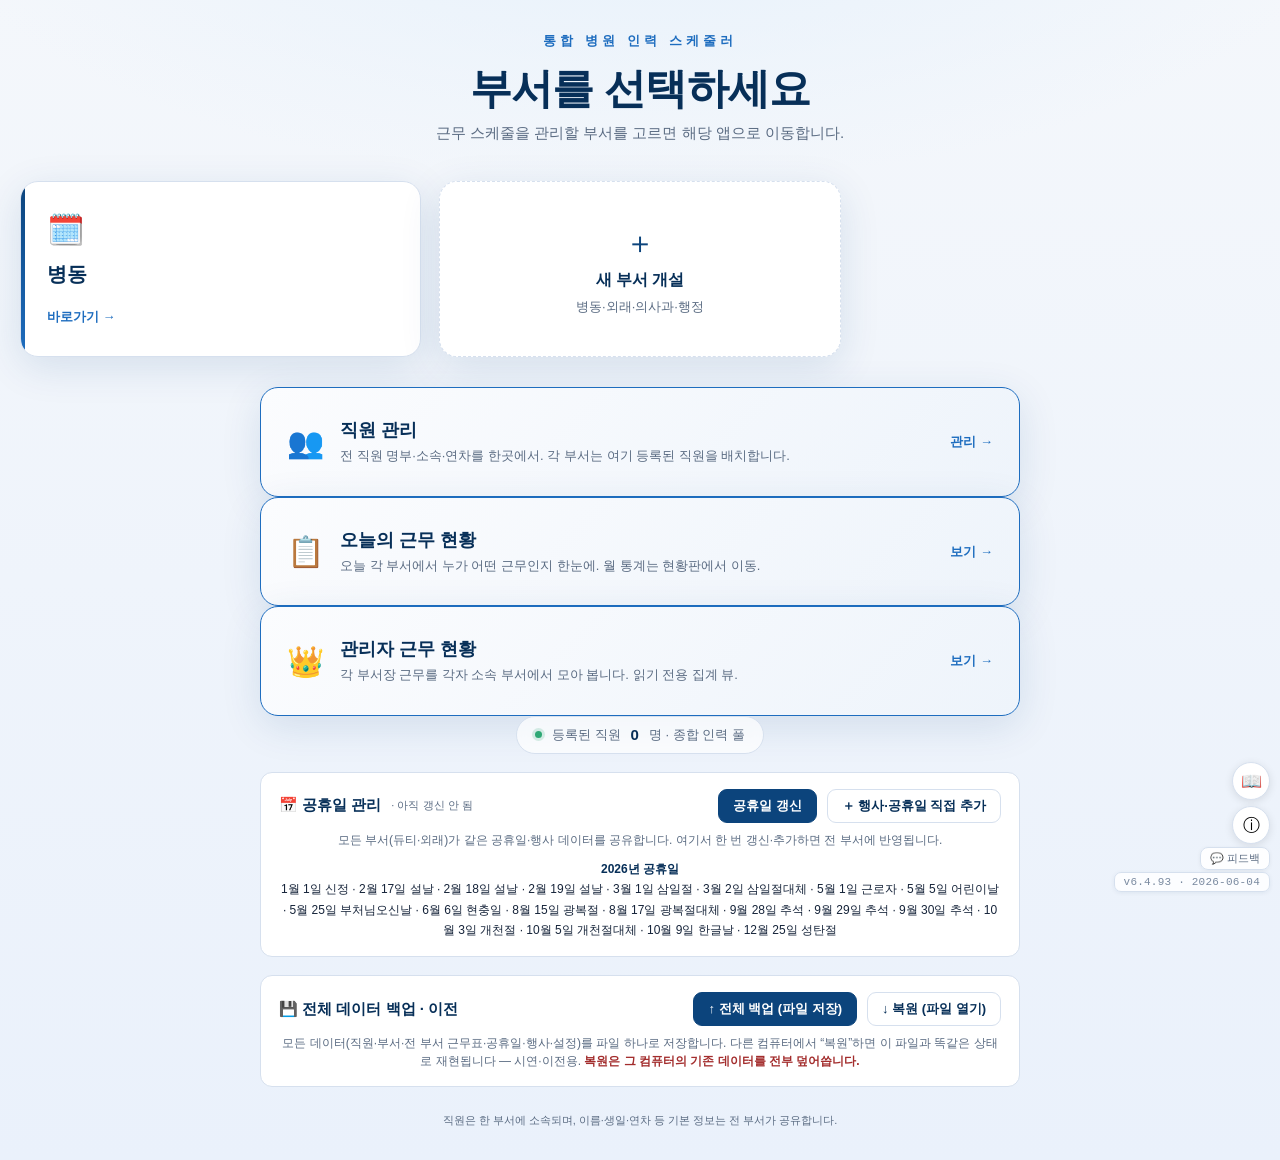
==== commit 9a1321c5: "Add files via upload" ====
--- a/index.html
+++ b/index.html
@@ -7,12 +7,13 @@
 <!-- 공유 모듈: 사람 풀을 읽어 전체 인원 표시 (풀 분리 동작 확인)
      ★ ward-context.js 는 로드하지 않는다 — 듀티 전용(WARD_ID='duty' + 로드 즉시 듀티 마이그레이션).
        부서 선택 화면은 어느 부서도 아니므로 persons-store(공유 풀)만 필요하다. -->
-<script src="./shared/persons-store.js?v=6492"></script>
-<script src="./shared/dept-registry.js?v=6492"></script>
-<script src="./shared/utils.js?v=6492"></script>
-<script src="./shared/calendar-store.js?v=6492"></script>
-<script src="./calendar/cal-shifts.js?v=6492"></script>
-<script src="./shared/manager-view.js?v=6492"></script>
+<script src="./shared/persons-store.js?v=6493"></script>
+<script src="./shared/dept-registry.js?v=6493"></script>
+<script src="./shared/utils.js?v=6493"></script>
+<script src="./shared/calendar-store.js?v=6493"></script>
+<script src="./shared/er-roster-store.js?v=6493"></script>
+<script src="./calendar/cal-shifts.js?v=6493"></script>
+<script src="./shared/manager-view.js?v=6493"></script>
 <style>
   :root{
     --navy:#0C447C; --navy-deep:#072F58; --navy-soft:#1E6DBF;
@@ -80,7 +81,7 @@
   .todayros{margin:6px 0 10px;font-size:12px;line-height:1.5;}
   .todayros.empty{color:var(--muted);font-size:11.5px;}
   .todayros .trow{display:flex;gap:6px;align-items:flex-start;margin-bottom:3px;}
-  .todayros .tcode{flex:none;display:inline-flex;align-items:center;justify-content:center;min-width:20px;height:18px;border-radius:5px;font-size:10px;font-weight:700;padding:0 4px;}
+  .todayros .tcode{flex:none;display:inline-flex;align-items:center;justify-content:center;min-width:20px;height:18px;border-radius:5px;font-size:10px;font-weight:700;padding:0 4px;white-space:nowrap;}
   .todayros .tcode.D{background:#E9F1FB;color:#0C447C;}
   .todayros .tcode.E{background:#FBF0E3;color:#9A5B16;}
   .todayros .tcode.N{background:#ECE7FA;color:#5B44C8;}
@@ -347,23 +348,25 @@
         if(k==='D'||k==='E'||k==='N') return;
         (groups[k]||[]).forEach(function(nm){ offNames.push(nm); });
       });
+      // 듀티는 종일 단위 — 휴무 한 묶음
+      if(offNames.length){
+        rows.push('<div class="trow off"><span class="tcode off">휴무</span><span class="tnames">'+escapeHtml(offNames.join(', '))+'</span></div>');
+      }
     } else {
-      // 외래·의사·행정: 근무 형태별 라벨 그대로 나열, 비근무 라벨은 묶음.
+      // 외래·의사·행정: 근무 형태별 라벨 나열 + 휴무는 오전/오후/종일로 나눠 표시.
       var workKeys = Object.keys(groups).filter(function(k){ return !isOff(k); });
-      var offKeys  = Object.keys(groups).filter(function(k){ return isOff(k); });
-      // 근무 라벨 보기 좋게 정렬(근무 먼저)
       workKeys.sort(function(a,b){ return (a==='근무'?-1:b==='근무'?1:a.localeCompare(b)); });
       workKeys.forEach(function(k){
         var names=groups[k]||[];
         if(names.length) rows.push('<div class="trow"><span class="tcode work">'+escapeHtml(k)+'</span><span class="tnames">'+escapeHtml(names.join(', '))+'</span></div>');
       });
-      offKeys.forEach(function(k){ (groups[k]||[]).forEach(function(nm){ offNames.push(nm); }); });
-    }
-
-    // 비근무 묶음 (off/휴가/연차 등)
-    if(offNames.length){
-      rows.push('<div class="trow off"><span class="tcode off">휴무</span><span class="tnames">'+escapeHtml(offNames.join(', '))+'</span></div>');
-    }
+      // 오전/오후/종일 휴무 분리 (manager-view 가 분류해 둠)
+      var offAll=bucket.offAll||[], offAm=bucket.offAm||[], offPm=bucket.offPm||[];
+      if(offAll.length) rows.push('<div class="trow off"><span class="tcode off">휴무</span><span class="tnames">'+escapeHtml(offAll.join(', '))+'</span></div>');
+      if(offAm.length)  rows.push('<div class="trow off"><span class="tcode off">오전휴무</span><span class="tnames">'+escapeHtml(offAm.join(', '))+'</span></div>');
+      if(offPm.length)  rows.push('<div class="trow off"><span class="tcode off">오후휴무</span><span class="tnames">'+escapeHtml(offPm.join(', '))+'</span></div>');
+    }
+
     if(!rows.length) return '<div class="todayros empty">오늘 근무 정보 없음</div>';
     return '<div class="todayros">'+rows.join('')+'</div>';
   }
@@ -442,13 +445,23 @@
         + '</a>'
         + '</div>';
     }).join('');
-    // 의사 부서가 있으면 공유 응급실 당직표 진입 카드
+    // 의사 부서가 있으면 공유 응급실 당직표 진입 카드 (오늘 당직의 표시)
     if(depts.length){
+      var erToday = '';
+      try{
+        if(window.ErRosterStore){
+          var now=new Date();
+          var nm = ErRosterStore.name(now.getFullYear(), now.getMonth()+1, now.getDate());
+          erToday = nm
+            ? '<div class="todayros"><div class="trow"><span class="tcode" style="background:#FCEBEA;color:#C0392B">당직</span><span class="tnames">'+escapeHtml(nm)+'</span></div></div>'
+            : '<div class="todayros empty">오늘 당직 미지정</div>';
+        }
+      }catch(_){ erToday = '<div class="todayros empty">전체 공유 · 의사과가 읽어감</div>'; }
       html += '<a class="card cal live" href="./er-duty/index.html" style="text-decoration:none;color:inherit;display:block;position:relative;">'
         + '<span class="accent" style="background:#C0392B"></span>'
         + '<span class="ico">🚑</span>'
         + '<h2>응급실 당직표</h2>'
-        + '<div class="todayros empty">전체 공유 · 의사과가 읽어감</div>'
+        + erToday
         + '<span class="go">바로가기 →</span>'
         + '</a>';
     }
@@ -783,7 +796,7 @@
     ['guidePop','infoPop'].forEach(function(x){ var e2=document.getElementById(x); if(e2) e2.classList.remove('open'); });
   });
 </script>
-<script src="./shared/version.js?v=6492"></script>
+<script src="./shared/version.js?v=6493"></script>
 <a href="mailto:zibandal@gmail.com?subject=[Scheduler]%20%ED%94%BC%EB%93%9C%EB%B0%B1" id="fbLink"
    title="피드백·버그 신고·기능 제안"
    style="position:fixed;right:10px;bottom:30px;z-index:9998;font-size:11px;color:var(--muted);
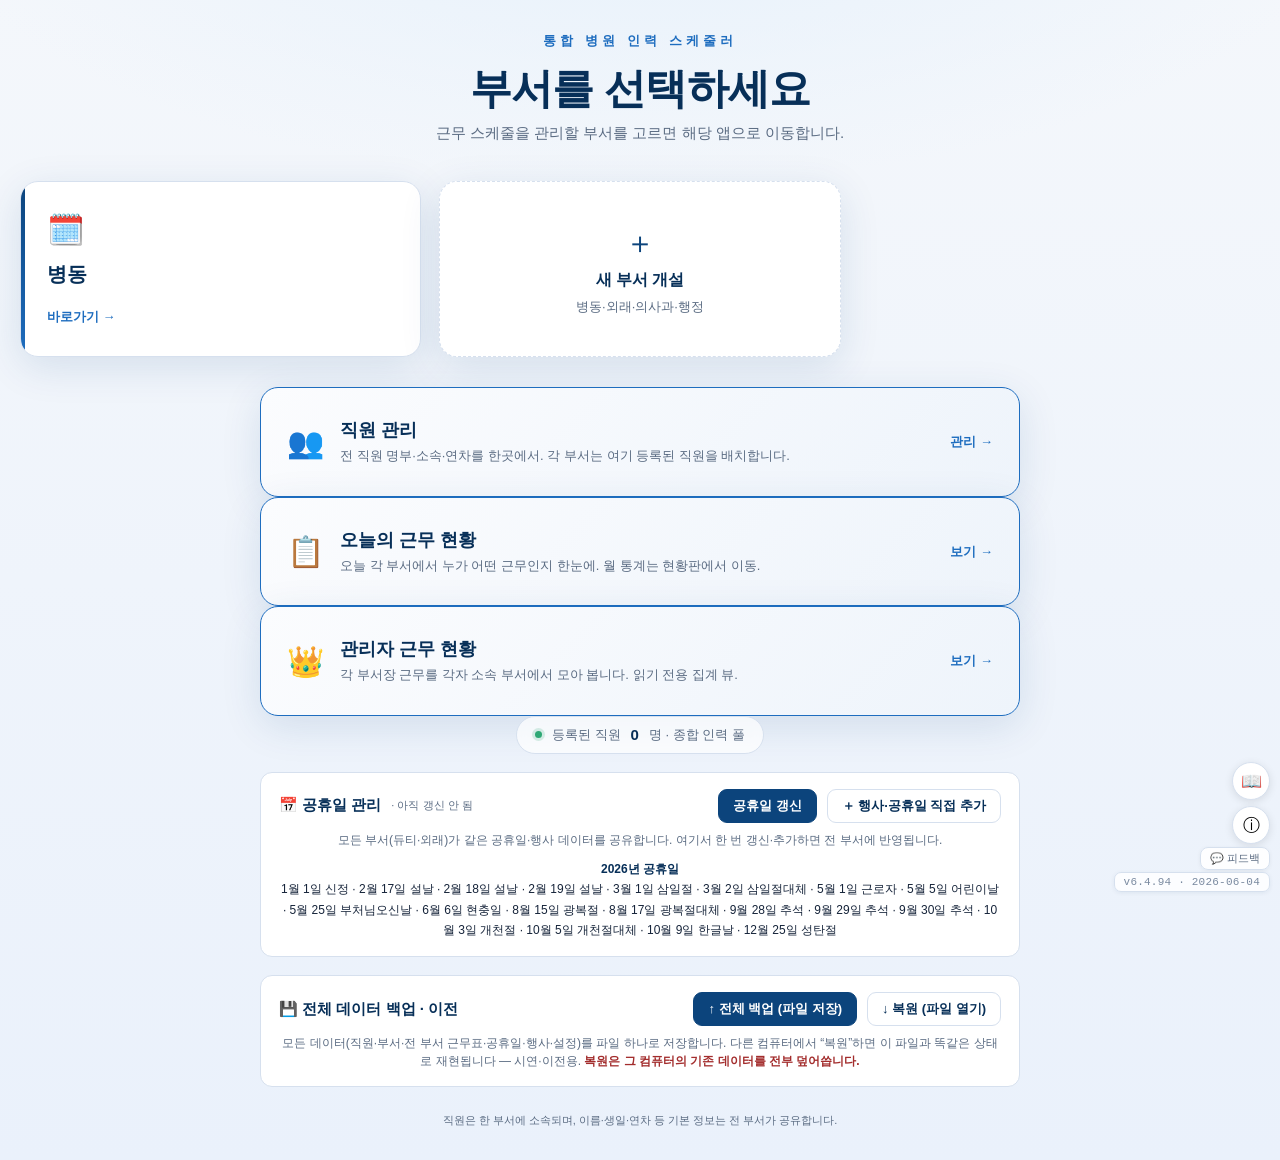
==== commit 310c567a: "Add files via upload" ====
--- a/index.html
+++ b/index.html
@@ -7,13 +7,13 @@
 <!-- 공유 모듈: 사람 풀을 읽어 전체 인원 표시 (풀 분리 동작 확인)
      ★ ward-context.js 는 로드하지 않는다 — 듀티 전용(WARD_ID='duty' + 로드 즉시 듀티 마이그레이션).
        부서 선택 화면은 어느 부서도 아니므로 persons-store(공유 풀)만 필요하다. -->
-<script src="./shared/persons-store.js?v=6493"></script>
-<script src="./shared/dept-registry.js?v=6493"></script>
-<script src="./shared/utils.js?v=6493"></script>
-<script src="./shared/calendar-store.js?v=6493"></script>
-<script src="./shared/er-roster-store.js?v=6493"></script>
-<script src="./calendar/cal-shifts.js?v=6493"></script>
-<script src="./shared/manager-view.js?v=6493"></script>
+<script src="./shared/persons-store.js?v=6494"></script>
+<script src="./shared/dept-registry.js?v=6494"></script>
+<script src="./shared/utils.js?v=6494"></script>
+<script src="./shared/calendar-store.js?v=6494"></script>
+<script src="./shared/er-roster-store.js?v=6494"></script>
+<script src="./calendar/cal-shifts.js?v=6494"></script>
+<script src="./shared/manager-view.js?v=6494"></script>
 <style>
   :root{
     --navy:#0C447C; --navy-deep:#072F58; --navy-soft:#1E6DBF;
@@ -796,7 +796,7 @@
     ['guidePop','infoPop'].forEach(function(x){ var e2=document.getElementById(x); if(e2) e2.classList.remove('open'); });
   });
 </script>
-<script src="./shared/version.js?v=6493"></script>
+<script src="./shared/version.js?v=6494"></script>
 <a href="mailto:zibandal@gmail.com?subject=[Scheduler]%20%ED%94%BC%EB%93%9C%EB%B0%B1" id="fbLink"
    title="피드백·버그 신고·기능 제안"
    style="position:fixed;right:10px;bottom:30px;z-index:9998;font-size:11px;color:var(--muted);
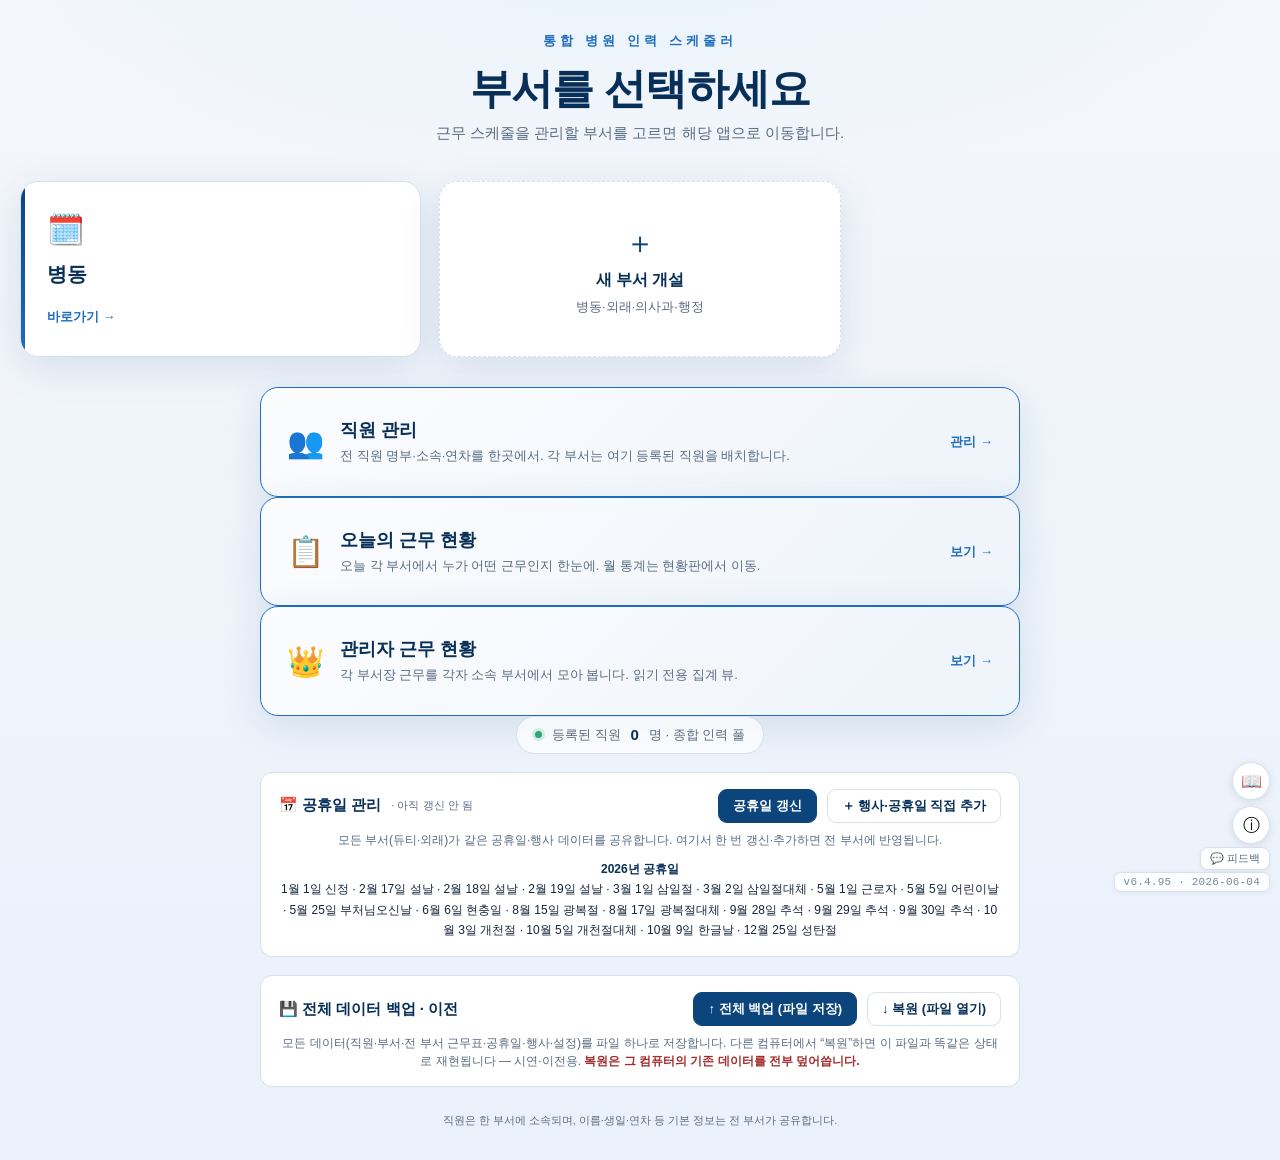
==== commit ab498947: "Add files via upload" ====
--- a/index.html
+++ b/index.html
@@ -7,13 +7,13 @@
 <!-- 공유 모듈: 사람 풀을 읽어 전체 인원 표시 (풀 분리 동작 확인)
      ★ ward-context.js 는 로드하지 않는다 — 듀티 전용(WARD_ID='duty' + 로드 즉시 듀티 마이그레이션).
        부서 선택 화면은 어느 부서도 아니므로 persons-store(공유 풀)만 필요하다. -->
-<script src="./shared/persons-store.js?v=6494"></script>
-<script src="./shared/dept-registry.js?v=6494"></script>
-<script src="./shared/utils.js?v=6494"></script>
-<script src="./shared/calendar-store.js?v=6494"></script>
-<script src="./shared/er-roster-store.js?v=6494"></script>
-<script src="./calendar/cal-shifts.js?v=6494"></script>
-<script src="./shared/manager-view.js?v=6494"></script>
+<script src="./shared/persons-store.js?v=6495"></script>
+<script src="./shared/dept-registry.js?v=6495"></script>
+<script src="./shared/utils.js?v=6495"></script>
+<script src="./shared/calendar-store.js?v=6495"></script>
+<script src="./shared/er-roster-store.js?v=6495"></script>
+<script src="./calendar/cal-shifts.js?v=6495"></script>
+<script src="./shared/manager-view.js?v=6495"></script>
 <style>
   :root{
     --navy:#0C447C; --navy-deep:#072F58; --navy-soft:#1E6DBF;
@@ -332,9 +332,6 @@
     if(!bucket) return '<div class="todayros empty">오늘 근무 정보 없음</div>';
     var groups = bucket.groups || {};
     var kind = bucket.kind;
-    // 비근무로 분류할 라벨(부분일치). 그 외는 근무로 간주.
-    var OFFISH = ['OFF','off','연차','월차','반차','휴가','경조','휴진','병가','공가'];
-    function isOff(label){ return OFFISH.some(function(t){ return label.indexOf(t)>=0; }); }
     var rows=[];
     var offNames=[];
 
@@ -353,18 +350,13 @@
         rows.push('<div class="trow off"><span class="tcode off">휴무</span><span class="tnames">'+escapeHtml(offNames.join(', '))+'</span></div>');
       }
     } else {
-      // 외래·의사·행정: 근무 형태별 라벨 나열 + 휴무는 오전/오후/종일로 나눠 표시.
-      var workKeys = Object.keys(groups).filter(function(k){ return !isOff(k); });
-      workKeys.sort(function(a,b){ return (a==='근무'?-1:b==='근무'?1:a.localeCompare(b)); });
-      workKeys.forEach(function(k){
-        var names=groups[k]||[];
-        if(names.length) rows.push('<div class="trow"><span class="tcode work">'+escapeHtml(k)+'</span><span class="tnames">'+escapeHtml(names.join(', '))+'</span></div>');
-      });
-      // 오전/오후/종일 휴무 분리 (manager-view 가 분류해 둠)
-      var offAll=bucket.offAll||[], offAm=bucket.offAm||[], offPm=bucket.offPm||[];
-      if(offAll.length) rows.push('<div class="trow off"><span class="tcode off">휴무</span><span class="tnames">'+escapeHtml(offAll.join(', '))+'</span></div>');
-      if(offAm.length)  rows.push('<div class="trow off"><span class="tcode off">오전휴무</span><span class="tnames">'+escapeHtml(offAm.join(', '))+'</span></div>');
-      if(offPm.length)  rows.push('<div class="trow off"><span class="tcode off">오후휴무</span><span class="tnames">'+escapeHtml(offPm.join(', '))+'</span></div>');
+      // 외래·의사·행정: 슬롯 단위 분류 (manager-view). 오전/오후 중 하나라도 근무면 근무로 잡힘.
+      //   종일근무 / 오전근무(오후휴무) / 오후근무(오전휴무) / 종일휴무 로 표시.
+      var workFull=bucket.workFull||[], workAm=bucket.workAm||[], workPm=bucket.workPm||[], offFull=bucket.offFull||[];
+      if(workFull.length) rows.push('<div class="trow"><span class="tcode work">근무</span><span class="tnames">'+escapeHtml(workFull.join(', '))+'</span></div>');
+      if(workAm.length)   rows.push('<div class="trow"><span class="tcode work">오전근무</span><span class="tnames">'+escapeHtml(workAm.join(', '))+'</span></div>');
+      if(workPm.length)   rows.push('<div class="trow"><span class="tcode work">오후근무</span><span class="tnames">'+escapeHtml(workPm.join(', '))+'</span></div>');
+      if(offFull.length)  rows.push('<div class="trow off"><span class="tcode off">휴무</span><span class="tnames">'+escapeHtml(offFull.join(', '))+'</span></div>');
     }
 
     if(!rows.length) return '<div class="todayros empty">오늘 근무 정보 없음</div>';
@@ -796,7 +788,7 @@
     ['guidePop','infoPop'].forEach(function(x){ var e2=document.getElementById(x); if(e2) e2.classList.remove('open'); });
   });
 </script>
-<script src="./shared/version.js?v=6494"></script>
+<script src="./shared/version.js?v=6495"></script>
 <a href="mailto:zibandal@gmail.com?subject=[Scheduler]%20%ED%94%BC%EB%93%9C%EB%B0%B1" id="fbLink"
    title="피드백·버그 신고·기능 제안"
    style="position:fixed;right:10px;bottom:30px;z-index:9998;font-size:11px;color:var(--muted);
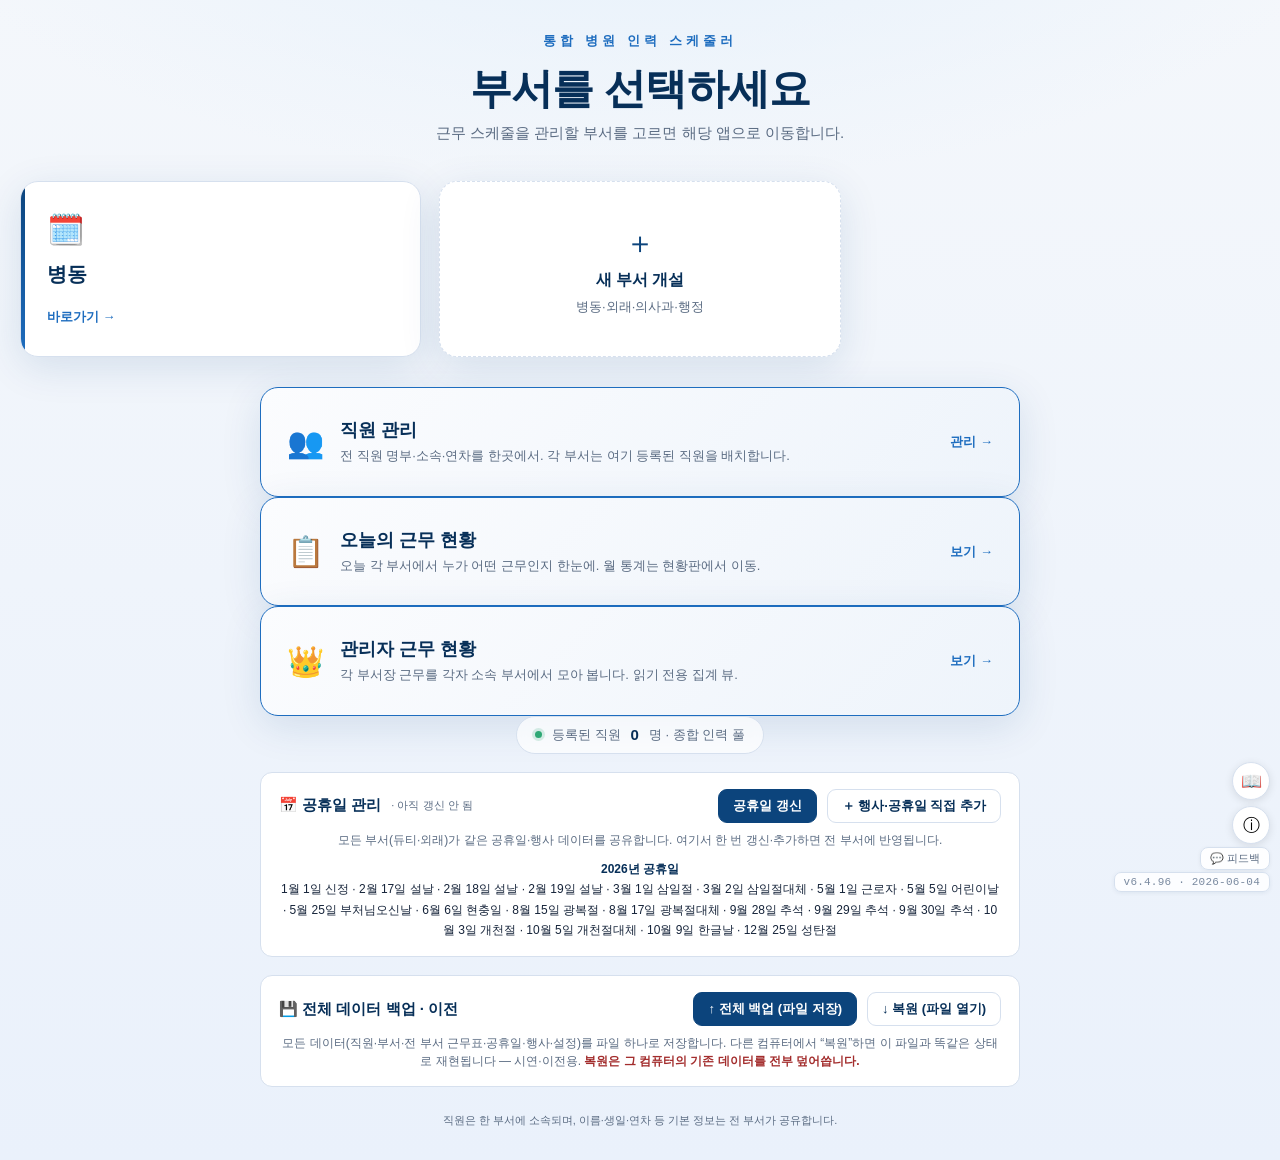
==== commit edac1587: "Add files via upload" ====
--- a/index.html
+++ b/index.html
@@ -7,13 +7,13 @@
 <!-- 공유 모듈: 사람 풀을 읽어 전체 인원 표시 (풀 분리 동작 확인)
      ★ ward-context.js 는 로드하지 않는다 — 듀티 전용(WARD_ID='duty' + 로드 즉시 듀티 마이그레이션).
        부서 선택 화면은 어느 부서도 아니므로 persons-store(공유 풀)만 필요하다. -->
-<script src="./shared/persons-store.js?v=6495"></script>
-<script src="./shared/dept-registry.js?v=6495"></script>
-<script src="./shared/utils.js?v=6495"></script>
-<script src="./shared/calendar-store.js?v=6495"></script>
-<script src="./shared/er-roster-store.js?v=6495"></script>
-<script src="./calendar/cal-shifts.js?v=6495"></script>
-<script src="./shared/manager-view.js?v=6495"></script>
+<script src="./shared/persons-store.js?v=6496"></script>
+<script src="./shared/dept-registry.js?v=6496"></script>
+<script src="./shared/utils.js?v=6496"></script>
+<script src="./shared/calendar-store.js?v=6496"></script>
+<script src="./shared/er-roster-store.js?v=6496"></script>
+<script src="./calendar/cal-shifts.js?v=6496"></script>
+<script src="./shared/manager-view.js?v=6496"></script>
 <style>
   :root{
     --navy:#0C447C; --navy-deep:#072F58; --navy-soft:#1E6DBF;
@@ -422,7 +422,8 @@
   function renderDoctorCards(){
     var box = document.getElementById('doctorCards');
     if(!box) return;
-    var depts = (window.DeptRegistry) ? DeptRegistry.listByKind('doctor') : [];
+    var erId = (window.ErRosterStore && ErRosterStore.getDeptId) ? ErRosterStore.getDeptId() : '';
+    var depts = (window.DeptRegistry) ? DeptRegistry.listByKind('doctor').filter(function(d){ return d.id!==erId; }) : [];
     var html = depts.map(function(d){
       return '<div class="card cal live" style="position:relative;">'
         + '<button class="deptGear" data-id="'+encodeURIComponent(d.id)+'" data-name="'+encodeURIComponent(d.name)+'" '
@@ -788,7 +789,7 @@
     ['guidePop','infoPop'].forEach(function(x){ var e2=document.getElementById(x); if(e2) e2.classList.remove('open'); });
   });
 </script>
-<script src="./shared/version.js?v=6495"></script>
+<script src="./shared/version.js?v=6496"></script>
 <a href="mailto:zibandal@gmail.com?subject=[Scheduler]%20%ED%94%BC%EB%93%9C%EB%B0%B1" id="fbLink"
    title="피드백·버그 신고·기능 제안"
    style="position:fixed;right:10px;bottom:30px;z-index:9998;font-size:11px;color:var(--muted);
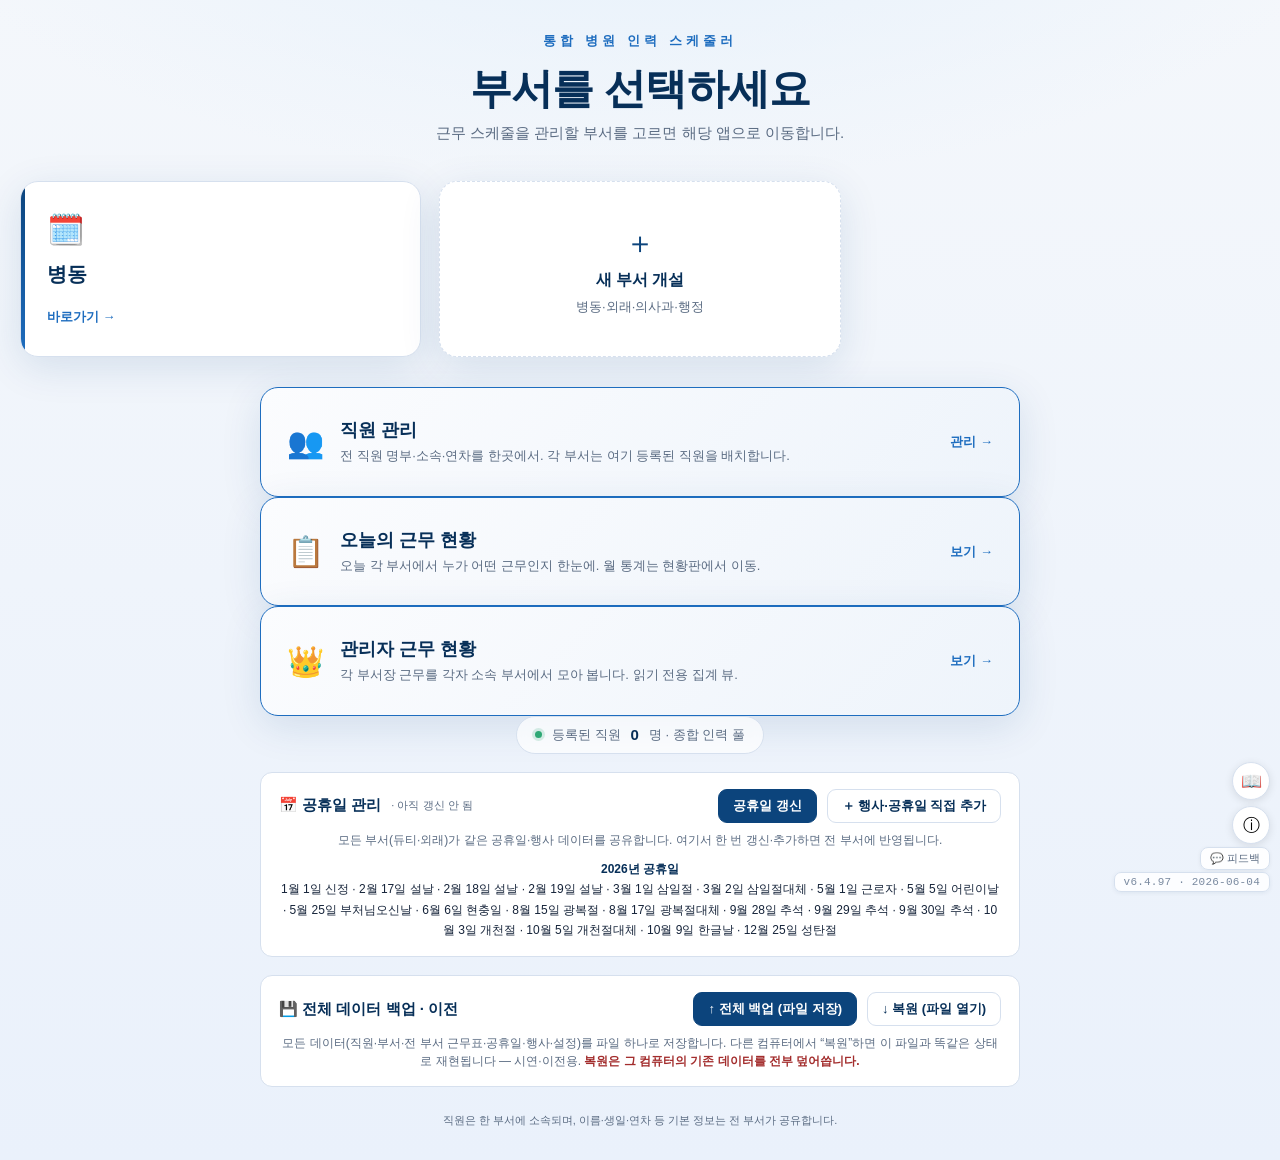
==== commit 3aa75dba: "Add files via upload" ====
--- a/index.html
+++ b/index.html
@@ -7,13 +7,13 @@
 <!-- 공유 모듈: 사람 풀을 읽어 전체 인원 표시 (풀 분리 동작 확인)
      ★ ward-context.js 는 로드하지 않는다 — 듀티 전용(WARD_ID='duty' + 로드 즉시 듀티 마이그레이션).
        부서 선택 화면은 어느 부서도 아니므로 persons-store(공유 풀)만 필요하다. -->
-<script src="./shared/persons-store.js?v=6496"></script>
-<script src="./shared/dept-registry.js?v=6496"></script>
-<script src="./shared/utils.js?v=6496"></script>
-<script src="./shared/calendar-store.js?v=6496"></script>
-<script src="./shared/er-roster-store.js?v=6496"></script>
-<script src="./calendar/cal-shifts.js?v=6496"></script>
-<script src="./shared/manager-view.js?v=6496"></script>
+<script src="./shared/persons-store.js?v=6497"></script>
+<script src="./shared/dept-registry.js?v=6497"></script>
+<script src="./shared/utils.js?v=6497"></script>
+<script src="./shared/calendar-store.js?v=6497"></script>
+<script src="./shared/er-roster-store.js?v=6497"></script>
+<script src="./calendar/cal-shifts.js?v=6497"></script>
+<script src="./shared/manager-view.js?v=6497"></script>
 <style>
   :root{
     --navy:#0C447C; --navy-deep:#072F58; --navy-soft:#1E6DBF;
@@ -789,7 +789,7 @@
     ['guidePop','infoPop'].forEach(function(x){ var e2=document.getElementById(x); if(e2) e2.classList.remove('open'); });
   });
 </script>
-<script src="./shared/version.js?v=6496"></script>
+<script src="./shared/version.js?v=6497"></script>
 <a href="mailto:zibandal@gmail.com?subject=[Scheduler]%20%ED%94%BC%EB%93%9C%EB%B0%B1" id="fbLink"
    title="피드백·버그 신고·기능 제안"
    style="position:fixed;right:10px;bottom:30px;z-index:9998;font-size:11px;color:var(--muted);
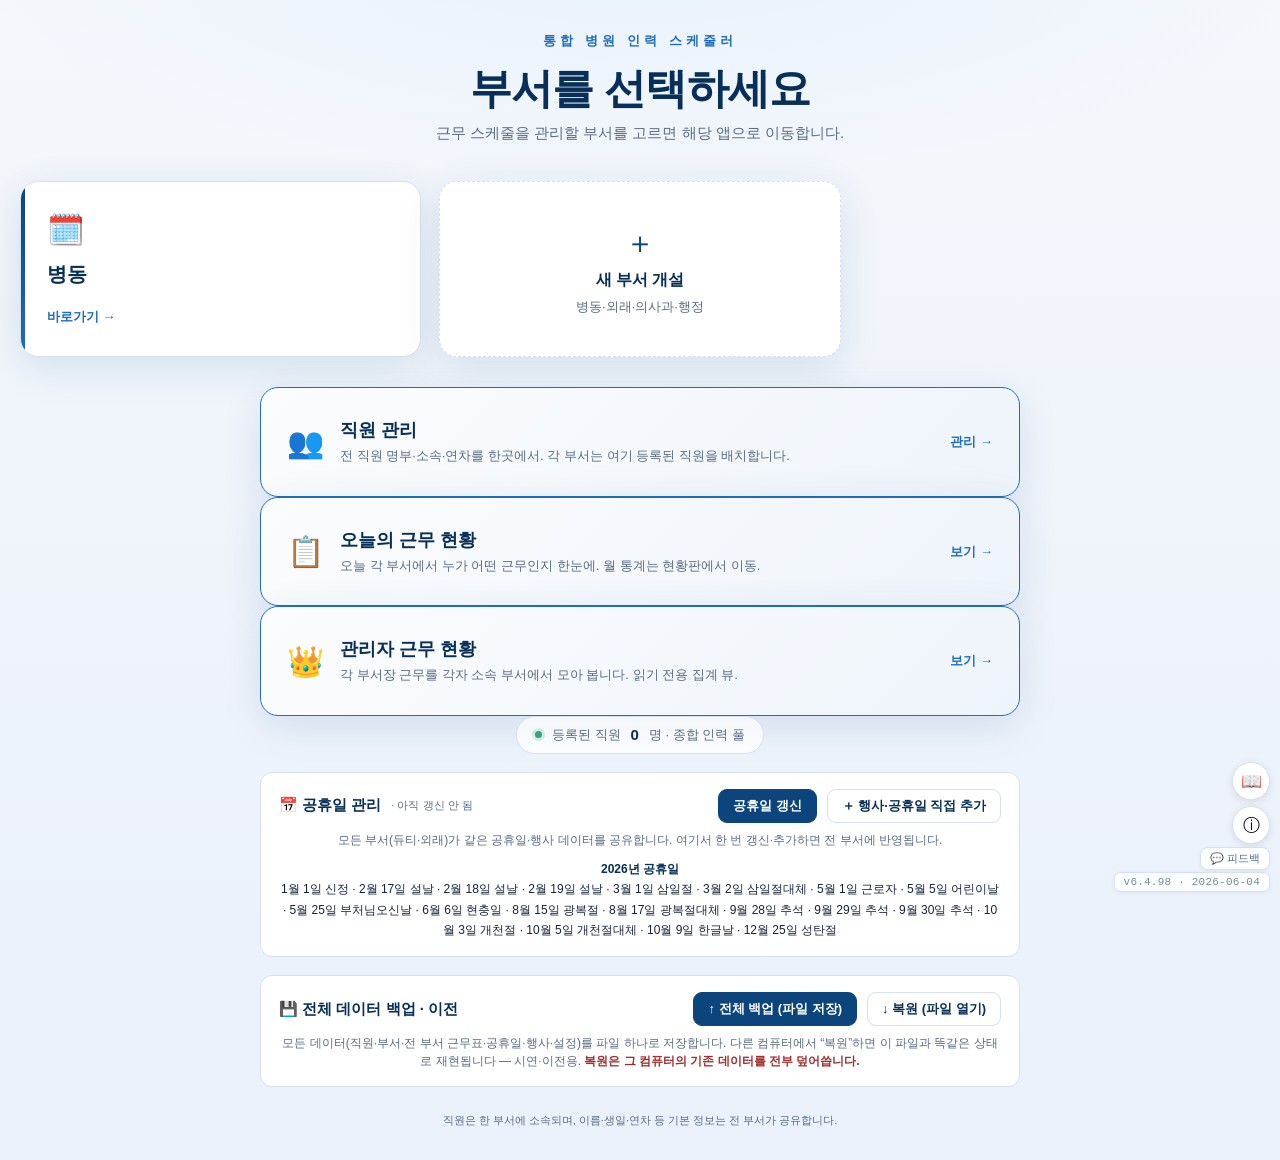
==== commit 3b576424: "Add files via upload" ====
--- a/index.html
+++ b/index.html
@@ -7,13 +7,13 @@
 <!-- 공유 모듈: 사람 풀을 읽어 전체 인원 표시 (풀 분리 동작 확인)
      ★ ward-context.js 는 로드하지 않는다 — 듀티 전용(WARD_ID='duty' + 로드 즉시 듀티 마이그레이션).
        부서 선택 화면은 어느 부서도 아니므로 persons-store(공유 풀)만 필요하다. -->
-<script src="./shared/persons-store.js?v=6497"></script>
-<script src="./shared/dept-registry.js?v=6497"></script>
-<script src="./shared/utils.js?v=6497"></script>
-<script src="./shared/calendar-store.js?v=6497"></script>
-<script src="./shared/er-roster-store.js?v=6497"></script>
-<script src="./calendar/cal-shifts.js?v=6497"></script>
-<script src="./shared/manager-view.js?v=6497"></script>
+<script src="./shared/persons-store.js?v=6498"></script>
+<script src="./shared/dept-registry.js?v=6498"></script>
+<script src="./shared/utils.js?v=6498"></script>
+<script src="./shared/calendar-store.js?v=6498"></script>
+<script src="./shared/er-roster-store.js?v=6498"></script>
+<script src="./calendar/cal-shifts.js?v=6498"></script>
+<script src="./shared/manager-view.js?v=6498"></script>
 <style>
   :root{
     --navy:#0C447C; --navy-deep:#072F58; --navy-soft:#1E6DBF;
@@ -789,7 +789,7 @@
     ['guidePop','infoPop'].forEach(function(x){ var e2=document.getElementById(x); if(e2) e2.classList.remove('open'); });
   });
 </script>
-<script src="./shared/version.js?v=6497"></script>
+<script src="./shared/version.js?v=6498"></script>
 <a href="mailto:zibandal@gmail.com?subject=[Scheduler]%20%ED%94%BC%EB%93%9C%EB%B0%B1" id="fbLink"
    title="피드백·버그 신고·기능 제안"
    style="position:fixed;right:10px;bottom:30px;z-index:9998;font-size:11px;color:var(--muted);
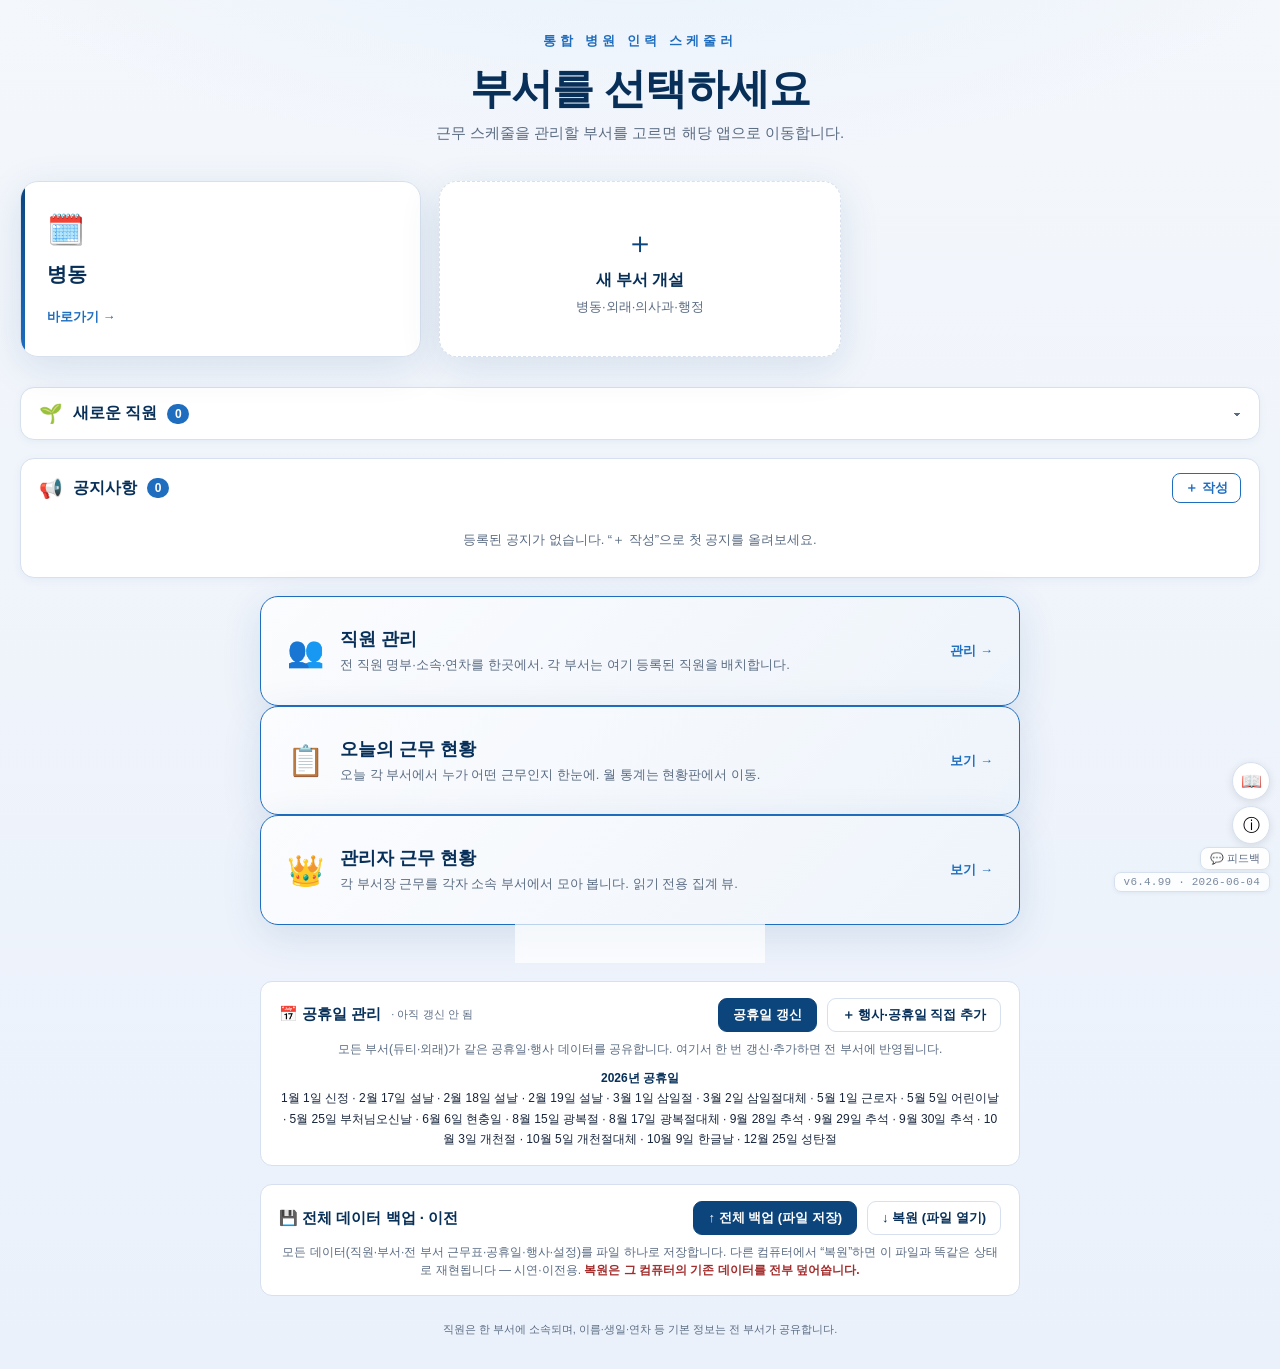
==== commit 8616e79c: "Add files via upload" ====
--- a/index.html
+++ b/index.html
@@ -7,13 +7,14 @@
 <!-- 공유 모듈: 사람 풀을 읽어 전체 인원 표시 (풀 분리 동작 확인)
      ★ ward-context.js 는 로드하지 않는다 — 듀티 전용(WARD_ID='duty' + 로드 즉시 듀티 마이그레이션).
        부서 선택 화면은 어느 부서도 아니므로 persons-store(공유 풀)만 필요하다. -->
-<script src="./shared/persons-store.js?v=6498"></script>
-<script src="./shared/dept-registry.js?v=6498"></script>
-<script src="./shared/utils.js?v=6498"></script>
-<script src="./shared/calendar-store.js?v=6498"></script>
-<script src="./shared/er-roster-store.js?v=6498"></script>
-<script src="./calendar/cal-shifts.js?v=6498"></script>
-<script src="./shared/manager-view.js?v=6498"></script>
+<script src="./shared/persons-store.js?v=6499"></script>
+<script src="./shared/dept-registry.js?v=6499"></script>
+<script src="./shared/utils.js?v=6499"></script>
+<script src="./shared/calendar-store.js?v=6499"></script>
+<script src="./shared/er-roster-store.js?v=6499"></script>
+<script src="./shared/notice-store.js?v=6499"></script>
+<script src="./calendar/cal-shifts.js?v=6499"></script>
+<script src="./shared/manager-view.js?v=6499"></script>
 <style>
   :root{
     --navy:#0C447C; --navy-deep:#072F58; --navy-soft:#1E6DBF;
@@ -123,6 +124,50 @@
   .roster .dot{width:7px;height:7px;border-radius:50%;background:#2EA875;box-shadow:0 0 0 3px rgba(46,168,117,.18)}
   .foot{margin-top:26px; font-size:11px; color:var(--muted); opacity:0; animation:rise .6s .7s forwards}
   @keyframes rise{from{opacity:0;transform:translateY(14px)}to{opacity:1;transform:translateY(0)}}
+
+  /* 하단 패널 (새로운 직원 · 공지사항) */
+  .panel{background:#fff;border:1px solid var(--line);border-radius:14px;margin-bottom:18px;overflow:hidden;
+       box-shadow:0 2px 10px rgba(12,68,124,.05);}
+  .panelhd{display:flex;align-items:center;gap:10px;padding:14px 18px;cursor:pointer;user-select:none;list-style:none;}
+  .panelhd.static{cursor:default;}
+  .panelhd::-webkit-details-marker{display:none;}
+  .panelhd .phicon{font-size:19px;}
+  .panelhd .phtitle{font-weight:800;color:var(--navy-deep);font-size:16px;}
+  .panelhd .phcount{background:var(--navy-soft);color:#fff;font-size:12px;font-weight:700;border-radius:999px;
+       min-width:22px;height:20px;display:inline-flex;align-items:center;justify-content:center;padding:0 7px;}
+  .panelhd .phcaret{margin-left:auto;color:var(--muted);transition:transform .2s;}
+  details[open] .panelhd .phcaret{transform:rotate(180deg);}
+  .panelhd .noticeAdd{margin-left:auto;border:1px solid var(--navy-soft);background:#fff;color:var(--navy-soft);
+       border-radius:8px;padding:5px 12px;font-size:13px;font-weight:700;cursor:pointer;font-family:inherit;}
+  .panelhd .noticeAdd:hover{background:var(--navy-soft);color:#fff;}
+  .panelbody{padding:4px 18px 18px;}
+  details.panel:not([open]) .panelbody{display:none;}
+
+  /* 새 직원 카드 그리드 */
+  .nsgrid{display:grid;grid-template-columns:repeat(auto-fill,minmax(220px,1fr));gap:12px;}
+  .nscard{display:flex;align-items:center;gap:11px;padding:11px 13px;border:1px solid var(--line);
+       border-radius:11px;background:linear-gradient(180deg,#F4FAF6,#fff);}
+  .nscard .av{width:40px;height:40px;border-radius:50%;flex:0 0 auto;overflow:hidden;background:#D9EFE3;
+       color:#1A7A47;font-weight:800;display:inline-flex;align-items:center;justify-content:center;font-size:15px;}
+  .nscard .av img{width:100%;height:100%;object-fit:cover;}
+  .nscard .nm{font-weight:800;color:var(--navy-deep);font-size:15px;}
+  .nscard .meta{font-size:12px;color:var(--muted);margin-top:2px;}
+  .nscard .badge-new{font-size:10px;font-weight:800;color:#fff;background:#2EA875;border-radius:999px;padding:1px 7px;margin-left:6px;}
+  .panel .empty{color:var(--muted);font-size:13px;padding:10px 2px;}
+
+  /* 공지 목록 */
+  .nlist{display:flex;flex-direction:column;gap:10px;}
+  .nitem{border:1px solid var(--line);border-radius:11px;padding:12px 14px;position:relative;}
+  .nitem.pinned{border-color:#E2B33C;background:#FFFBF0;}
+  .nitem .ntop{display:flex;align-items:center;gap:8px;margin-bottom:4px;}
+  .nitem .ntitle{font-weight:800;color:var(--navy-deep);font-size:15px;}
+  .nitem .npin{font-size:11px;color:#B8860B;font-weight:700;}
+  .nitem .nbody{font-size:13.5px;color:#3A4654;line-height:1.6;white-space:pre-wrap;word-break:break-word;}
+  .nitem .nmeta{font-size:11.5px;color:var(--muted);margin-top:6px;}
+  .nitem .nacts{position:absolute;top:10px;right:12px;display:flex;gap:6px;}
+  .nitem .nacts button{border:0;background:transparent;color:var(--muted);cursor:pointer;font-size:12px;
+       padding:2px 6px;border-radius:6px;font-family:inherit;}
+  .nitem .nacts button:hover{background:#EEF0F3;color:var(--navy-deep);}
 </style>
 </head>
 <body>
@@ -149,6 +194,28 @@
         <p style="text-align:center">병동·외래·의사과·행정</p>
       </a>
     </div>
+
+    <!-- 새로운 직원 (최근 한 달 내 입사) — 평소 접힘, 클릭 시 펼침 -->
+    <details class="panel" id="newStaffPanel">
+      <summary class="panelhd">
+        <span class="phicon">🌱</span>
+        <span class="phtitle">새로운 직원</span>
+        <span class="phcount" id="newStaffCount">0</span>
+        <span class="phcaret">▾</span>
+      </summary>
+      <div class="panelbody" id="newStaffBody"></div>
+    </details>
+
+    <!-- 공지사항 -->
+    <section class="panel open" id="noticePanel">
+      <div class="panelhd static">
+        <span class="phicon">📢</span>
+        <span class="phtitle">공지사항</span>
+        <span class="phcount" id="noticeCount">0</span>
+        <button class="noticeAdd" id="noticeAddBtn" title="공지 작성">＋ 작성</button>
+      </div>
+      <div class="panelbody" id="noticeBody"></div>
+    </section>
 
     <!-- 개설 계열 선택 서브메뉴 -->
     <dialog id="newKindMenu" style="border:0;border-radius:16px;padding:0;max-width:340px;width:90%;box-shadow:0 24px 60px rgba(0,0,0,.25);">
@@ -497,6 +564,104 @@
   function escapeHtml(s){ return String(s||'').replace(/[&<>"']/g,function(c){
     return {'&':'&amp;','<':'&lt;','>':'&gt;','"':'&quot;',"'":'&#39;'}[c]; }); }
 
+  // ── 새로운 직원 (최근 한 달 내 입사) ─────────────────────────
+  function _daysSince(dateStr){
+    if(!dateStr) return null;
+    var t = Date.parse(dateStr);
+    if(isNaN(t)) return null;
+    return Math.floor((Date.now() - t) / 86400000);
+  }
+  function renderNewStaff(){
+    var body = document.getElementById('newStaffBody');
+    var cnt  = document.getElementById('newStaffCount');
+    if(!body || !window.PersonsStore){ return; }
+    var people = PersonsStore.list().filter(function(p){
+      var ds = _daysSince(p.joinDate);
+      return ds!=null && ds>=0 && ds<=31;     // 최근 31일 내 입사
+    });
+    // 입사일 최신순
+    people.sort(function(a,b){ return Date.parse(b.joinDate) - Date.parse(a.joinDate); });
+    cnt.textContent = people.length;
+    if(!people.length){
+      body.innerHTML = '<div class="empty">최근 한 달 내 입사한 직원이 없습니다.</div>';
+      return;
+    }
+    body.innerHTML = '<div class="nsgrid">' + people.map(function(p){
+      var dept = (window.DeptRegistry && p.membership && DeptRegistry.get(p.membership))
+                 ? DeptRegistry.get(p.membership).name : '미배정';
+      var ds = _daysSince(p.joinDate);
+      var ago = ds===0 ? '오늘' : (ds+'일 전');
+      var av = p.photo ? '<img src="'+escapeHtml(p.photo)+'" alt="">' : escapeHtml((p.name||'?').charAt(0));
+      return '<div class="nscard">'
+        + '<span class="av">'+av+'</span>'
+        + '<div><div class="nm">'+escapeHtml(p.name||'?')+'<span class="badge-new">NEW</span></div>'
+        + '<div class="meta">'+escapeHtml(dept)+' · '+escapeHtml(p.joinDate)+' ('+ago+')</div></div>'
+        + '</div>';
+    }).join('') + '</div>';
+  }
+
+  // ── 공지사항 ─────────────────────────────────────────────────
+  function _fmtDate(ms){
+    try{ var d=new Date(ms); return d.getFullYear()+'-'+('0'+(d.getMonth()+1)).slice(-2)+'-'+('0'+d.getDate()).slice(-2); }
+    catch(_){ return ''; }
+  }
+  function renderNotices(){
+    var body = document.getElementById('noticeBody');
+    var cnt  = document.getElementById('noticeCount');
+    if(!body || !window.NoticeStore){ return; }
+    var items = NoticeStore.list();
+    cnt.textContent = items.length;
+    if(!items.length){
+      body.innerHTML = '<div class="empty">등록된 공지가 없습니다. “＋ 작성”으로 첫 공지를 올려보세요.</div>';
+      return;
+    }
+    body.innerHTML = '<div class="nlist">' + items.map(function(n){
+      return '<div class="nitem'+(n.pinned?' pinned':'')+'" data-id="'+escapeHtml(n.id)+'">'
+        + '<div class="nacts">'
+        +   '<button class="npinbtn" data-id="'+escapeHtml(n.id)+'">'+(n.pinned?'고정해제':'고정')+'</button>'
+        +   '<button class="neditbtn" data-id="'+escapeHtml(n.id)+'">수정</button>'
+        +   '<button class="ndelbtn" data-id="'+escapeHtml(n.id)+'">삭제</button>'
+        + '</div>'
+        + '<div class="ntop">'+(n.pinned?'<span class="npin">📌 고정</span>':'')+'<span class="ntitle">'+escapeHtml(n.title||'(제목 없음)')+'</span></div>'
+        + (n.body?'<div class="nbody">'+escapeHtml(n.body)+'</div>':'')
+        + '<div class="nmeta">'+_fmtDate(n.createdAt)+(n.updatedAt&&n.updatedAt!==n.createdAt?' (수정됨)':'')+'</div>'
+        + '</div>';
+    }).join('') + '</div>';
+    // 액션 바인딩
+    Array.prototype.forEach.call(body.querySelectorAll('.ndelbtn'), function(btn){
+      btn.addEventListener('click', function(){
+        if(!confirm('이 공지를 삭제할까요?')) return;
+        NoticeStore.remove(btn.getAttribute('data-id')); renderNotices();
+      });
+    });
+    Array.prototype.forEach.call(body.querySelectorAll('.npinbtn'), function(btn){
+      btn.addEventListener('click', function(){
+        var id=btn.getAttribute('data-id');
+        var cur=NoticeStore.list().filter(function(x){return x.id===id;})[0];
+        if(cur){ NoticeStore.update(id,{pinned:!cur.pinned}); renderNotices(); }
+      });
+    });
+    Array.prototype.forEach.call(body.querySelectorAll('.neditbtn'), function(btn){
+      btn.addEventListener('click', function(){
+        var id=btn.getAttribute('data-id');
+        var cur=NoticeStore.list().filter(function(x){return x.id===id;})[0];
+        if(!cur) return;
+        var t=prompt('공지 제목', cur.title); if(t===null) return;
+        var b2=prompt('공지 내용', cur.body); if(b2===null) return;
+        NoticeStore.update(id,{title:t,body:b2}); renderNotices();
+      });
+    });
+  }
+  // 공지 작성 버튼
+  (function(){
+    var addBtn=document.getElementById('noticeAddBtn');
+    if(addBtn) addBtn.addEventListener('click', function(){
+      var t=prompt('공지 제목'); if(t===null||!t.trim()) return;
+      var b2=prompt('공지 내용 (선택)')||'';
+      NoticeStore.add({title:t.trim(), body:b2}); renderNotices();
+    });
+  })();
+
   (function(){
     var dlg = document.getElementById('newDeptDlg');
     function closeDlg(){ if(dlg.close) dlg.close(); else dlg.removeAttribute('open'); }
@@ -565,6 +730,8 @@
     renderCalCards();
     renderDoctorCards();
     renderAdminCards();
+    renderNewStaff();
+    renderNotices();
   })();
 
   // M5c: 부서 관리 — 이름변경 + 삭제(데이터·소속 정리)
@@ -789,7 +956,7 @@
     ['guidePop','infoPop'].forEach(function(x){ var e2=document.getElementById(x); if(e2) e2.classList.remove('open'); });
   });
 </script>
-<script src="./shared/version.js?v=6498"></script>
+<script src="./shared/version.js?v=6499"></script>
 <a href="mailto:zibandal@gmail.com?subject=[Scheduler]%20%ED%94%BC%EB%93%9C%EB%B0%B1" id="fbLink"
    title="피드백·버그 신고·기능 제안"
    style="position:fixed;right:10px;bottom:30px;z-index:9998;font-size:11px;color:var(--muted);
